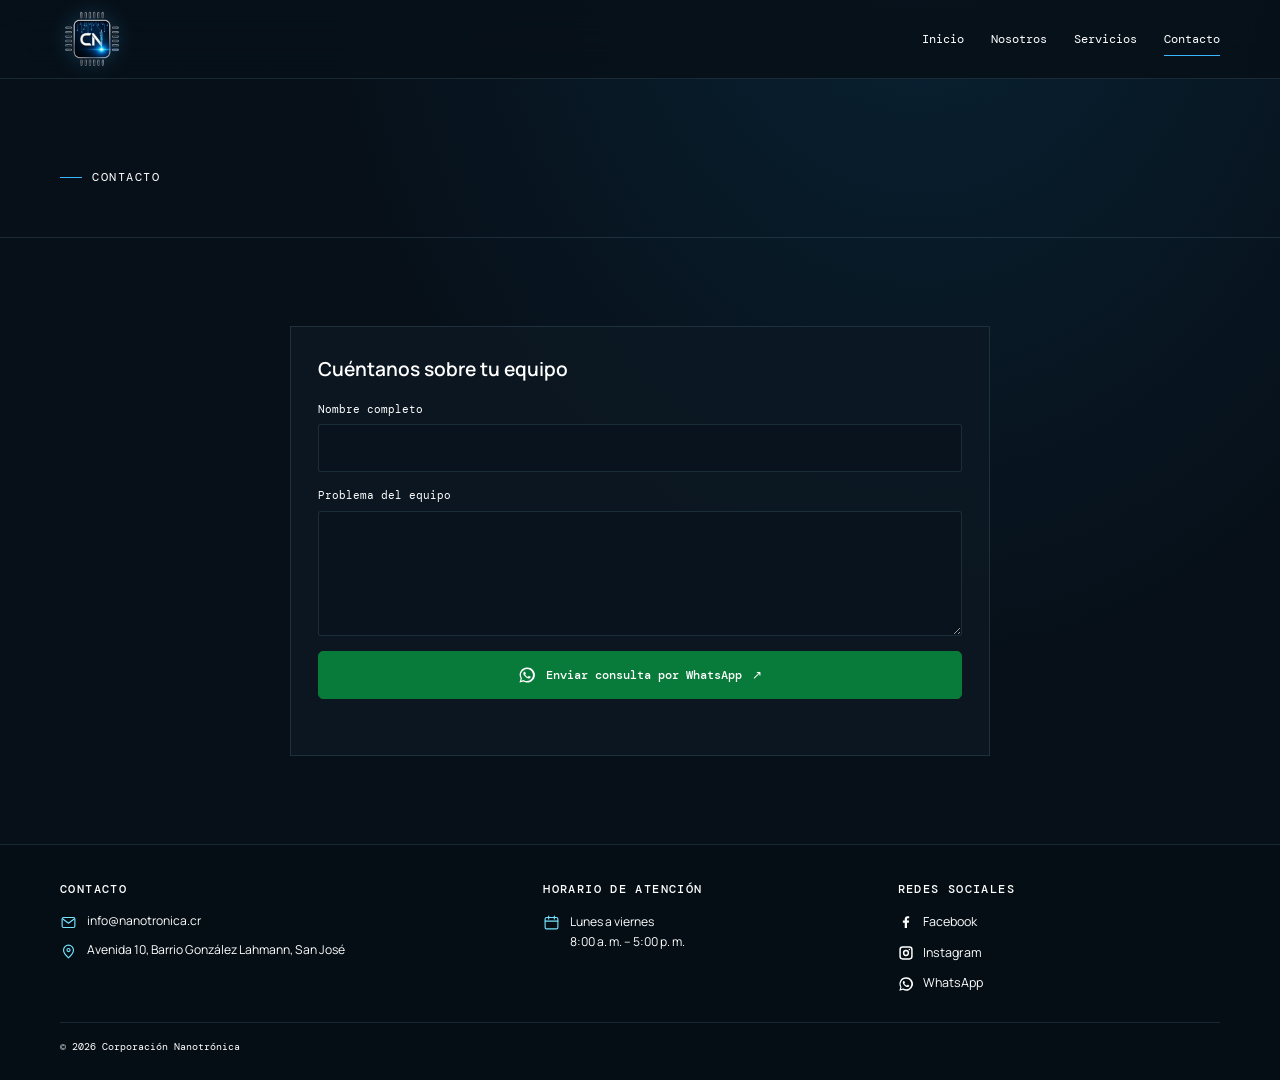
==== contacto.html @ 761751ca "Add files via upload" ====
<!doctype html>
<html lang="es">
<head>
  <meta charset="utf-8"><meta name="viewport" content="width=device-width, initial-scale=1"><meta name="theme-color" content="#071019">
  <meta name="description" content="Contacta a Corporación Nanotrónica en San José, Costa Rica. Escríbenos por WhatsApp o correo electrónico.">
  <title>Contacto | Corporación Nanotrónica</title><link rel="stylesheet" href="styles.css"><script src="script.js" defer></script>
</head>
<body class="contact-page">
  <header class="site-header"><div class="container nav-shell">
    <a class="brand" href="index.html" aria-label="Corporación Nanotrónica, inicio"><img class="brand-mark" src="assets/nanotronica-logo.png" alt="Corporación Nanotrónica — Buscamos soluciones"></a>
    <button class="menu-toggle" type="button" aria-expanded="false" aria-controls="main-nav">Menú</button><nav class="nav-links" id="main-nav" aria-label="Navegación principal"><a class="nav-link" href="index.html">Inicio</a><a class="nav-link" href="nosotros.html">Nosotros</a><a class="nav-link" href="servicios.html">Servicios</a><a class="nav-link" href="contacto.html" aria-current="page">Contacto</a></nav>
  </div></header>
  <main>
    <section class="page-intro"><div class="container"><span class="eyebrow">Contacto</span></div></section>
    <section class="section"><div class="container contact-layout">
      <form class="contact-form reveal" id="contact-form">
        <h2>Cuéntanos sobre tu equipo</h2>
        <div class="field"><label for="name">Nombre completo</label><input id="name" name="name" type="text" autocomplete="name" required></div>
        <div class="field"><label for="message">Problema del equipo</label><textarea id="message" name="message" required></textarea></div>
        <button class="button button-whatsapp" type="submit">Enviar consulta por WhatsApp <span aria-hidden="true">↗</span></button>
        <p class="form-status" role="status" aria-live="polite"></p>
      </form>
    </div></section>
  </main>
  <footer class="site-footer"><div class="container"><div class="footer-main contact-footer">
    <section class="footer-group" aria-labelledby="footer-contact"><h2 id="footer-contact">Contacto</h2><a class="contact-info-link" href="mailto:info@nanotronica.cr"><svg viewBox="0 0 24 24" fill="none" aria-hidden="true"><rect x="3" y="5" width="18" height="14" rx="2" stroke="currentColor" stroke-width="1.6"/><path d="m4 7 8 6 8-6" stroke="currentColor" stroke-width="1.6" stroke-linecap="round" stroke-linejoin="round"/></svg><span>info@nanotronica.cr</span></a><a class="contact-info-link" href="https://maps.app.goo.gl/BbS4aSE5pjkv4Bi78" target="_blank" rel="noopener noreferrer"><svg viewBox="0 0 24 24" fill="none" aria-hidden="true"><path d="M19 10c0 5-7 11-7 11S5 15 5 10a7 7 0 1 1 14 0Z" stroke="currentColor" stroke-width="1.6"/><circle cx="12" cy="10" r="2.2" stroke="currentColor" stroke-width="1.6"/></svg><span>Avenida 10, Barrio González Lahmann, San José</span></a></section>
    <section class="footer-group" aria-labelledby="footer-hours"><h2 id="footer-hours">Horario de atención</h2><p class="footer-hours-text contact-info-line"><svg viewBox="0 0 24 24" fill="none" aria-hidden="true"><rect x="3" y="5" width="18" height="16" rx="2" stroke="currentColor" stroke-width="1.6"/><path d="M16 3v4M8 3v4M3 10h18" stroke="currentColor" stroke-width="1.6" stroke-linecap="round"/></svg><span>Lunes a viernes<br>8:00 a. m. – 5:00 p. m.</span></p></section>
    <section class="footer-group footer-socials" aria-labelledby="footer-socials"><h2 id="footer-socials">Redes sociales</h2><a class="social-link social-facebook" href="https://www.facebook.com/Nanotronicaavanzada?locale=es_LA" target="_blank" rel="noopener noreferrer">Facebook</a><a class="social-link social-instagram" href="https://instagram.com/nanotronica_cr/" target="_blank" rel="noopener noreferrer">Instagram</a><a class="social-link social-whatsapp" href="https://wa.me/50670041155" target="_blank" rel="noopener noreferrer"><svg viewBox="0 0 24 24" aria-hidden="true"><path d="M12 2a9.8 9.8 0 0 0-8.45 14.76L2 22l5.43-1.42A10 10 0 1 0 12 2Zm0 18a8 8 0 0 1-4.08-1.12l-.3-.18-3.22.84.86-3.13-.2-.32A8 8 0 1 1 12 20Zm4.4-5.98c-.24-.12-1.42-.7-1.64-.78-.22-.08-.38-.12-.55.12-.16.24-.63.78-.77.94-.14.16-.29.18-.53.06-.24-.12-1.01-.37-1.92-1.18-.71-.63-1.19-1.42-1.33-1.66-.14-.24-.01-.37.11-.49.11-.1.24-.28.36-.42.12-.14.16-.24.24-.4.08-.16.04-.3-.02-.42-.06-.12-.55-1.31-.76-1.8-.2-.47-.4-.4-.55-.4h-.47c-.16 0-.42.06-.64.3-.22.24-.84.82-.84 2s.86 2.32.98 2.48c.12.16 1.69 2.58 4.1 3.62.57.25 1.02.4 1.37.51.58.19 1.1.16 1.51.1.46-.07 1.42-.58 1.62-1.14.2-.56.2-1.04.14-1.14-.06-.1-.22-.16-.46-.28Z"/></svg>WhatsApp</a></section>
  </div><div class="footer-bottom"><span>© 2026 Corporación Nanotrónica</span></div></div></footer>
</body></html>
---- styles.css ----
@import url('https://fonts.googleapis.com/css2?family=DM+Mono:wght@400;500&family=Manrope:wght@400;500;600;700;800&display=swap');

:root {
  color-scheme: dark;
  --bg: #071019;
  --surface: #0c1823;
  --surface-raised: #102130;
  --text: #fff;
  --muted: #fff;
  --line: rgba(143, 192, 221, .15);
  --blue: #39b8ff;
  --cyan: #75e4ff;
  --green: #71e3b1;
  --whatsapp: #25d366;
  --facebook: #1877f2;
  --font-body: 'Manrope', sans-serif;
  --font-mono: 'DM Mono', monospace;
}

* { box-sizing: border-box; }
html { scroll-behavior: smooth; }
@view-transition { navigation: auto; }
::view-transition-old(root) { animation: page-exit .18s ease-in both; }
::view-transition-new(root) { animation: page-enter .28s ease-out both; }
@keyframes page-exit { to { opacity: 0; transform: translateY(-5px); } }
@keyframes page-enter { from { opacity: 0; transform: translateY(8px); } }
body {
  margin: 0;
  background:
    radial-gradient(ellipse at 72% -12%, rgba(18, 111, 165, .2), transparent 38rem),
    linear-gradient(rgba(7, 16, 25, .96), rgba(7, 16, 25, .98)),
    repeating-linear-gradient(0deg, transparent 0 44px, rgba(83, 165, 207, .06) 45px),
    repeating-linear-gradient(90deg, transparent 0 44px, rgba(83, 165, 207, .06) 45px),
    var(--bg);
  color: var(--text);
  font-family: var(--font-body);
  line-height: 1.65;
}
a { color: inherit; text-decoration: none; }
button, input, textarea { font: inherit; }
button, a { -webkit-tap-highlight-color: transparent; }
img, svg { display: block; max-width: 100%; }
.container { width: min(1160px, calc(100% - 48px)); margin-inline: auto; }
.mono, .eyebrow, .nav-link, .button, .status-tag { font-family: var(--font-mono); }
.eyebrow {
  display: inline-flex;
  align-items: center;
  gap: 10px;
  color: var(--text);
  font-size: .73rem;
  letter-spacing: .13em;
  text-transform: uppercase;
}
.eyebrow::before { width: 22px; height: 1px; background: var(--blue); content: ''; }
.site-header {
  position: sticky;
  z-index: 10;
  top: 0;
  border-bottom: 1px solid var(--line);
  background: rgba(7, 16, 25, .88);
  backdrop-filter: blur(18px);
}
.nav-shell { display: flex; min-height: 78px; align-items: center; justify-content: space-between; gap: 28px; }
.brand { display: inline-flex; align-items: center; gap: 12px; min-width: max-content; }
.brand-mark { width: 64px; height: 64px; flex: 0 0 auto; object-fit: contain; filter: drop-shadow(0 0 10px rgba(57, 184, 255, .22)); }
.nav-links { display: flex; align-items: center; gap: 27px; }
.nav-link { position: relative; padding: 10px 0; color: var(--muted); font-size: .72rem; transition: color .2s ease; }
.nav-link:hover, .nav-link[aria-current="page"] { color: var(--text); }
.nav-link[aria-current="page"]::after { position: absolute; right: 0; bottom: 3px; left: 0; height: 1px; background: var(--blue); content: ''; }
.menu-toggle { display: none; border: 1px solid var(--line); border-radius: 8px; background: var(--surface); color: var(--text); padding: 9px 12px; }
.button {
  display: inline-flex;
  min-height: 48px;
  align-items: center;
  justify-content: center;
  gap: 10px;
  border: 1px solid var(--blue);
  border-radius: 5px;
  background: #0872a5;
  color: var(--text);
  padding: 0 20px;
  font-size: .76rem;
  font-weight: 500;
  transition: transform .2s ease, box-shadow .2s ease, background .2s ease;
}
.button:hover { transform: translateY(-2px); border-color: #075c83; background: #075c83; box-shadow: 0 8px 28px rgba(57, 184, 255, .23); }
.button-whatsapp { border-color: #087a39; background: #087a39; color: var(--text); }
.button-whatsapp:hover { border-color: #06632e; background: #06632e; box-shadow: 0 8px 28px rgba(37, 211, 102, .24); }
.button-whatsapp::before {
  width: 18px;
  height: 18px;
  flex: 0 0 18px;
  background: currentColor;
  content: '';
  -webkit-mask: url("data:image/svg+xml,%3Csvg xmlns='http://www.w3.org/2000/svg' viewBox='0 0 24 24'%3E%3Cpath fill='%23000' d='M12 2a9.8 9.8 0 0 0-8.45 14.76L2 22l5.43-1.42A10 10 0 1 0 12 2Zm0 18a8 8 0 0 1-4.08-1.12l-.3-.18-3.22.84.86-3.13-.2-.32A8 8 0 1 1 12 20Zm4.4-5.98c-.24-.12-1.42-.7-1.64-.78-.22-.08-.38-.12-.55.12-.16.24-.63.78-.77.94-.14.16-.29.18-.53.06-.24-.12-1.01-.37-1.92-1.18-.71-.63-1.19-1.42-1.33-1.66-.14-.24-.01-.37.11-.49.11-.1.24-.28.36-.42.12-.14.16-.24.24-.4.08-.16.04-.3-.02-.42-.06-.12-.55-1.31-.76-1.8-.2-.47-.4-.4-.55-.4h-.47c-.16 0-.42.06-.64.3-.22.24-.84.82-.84 2s.86 2.32.98 2.48c.12.16 1.69 2.58 4.1 3.62.57.25 1.02.4 1.37.51.58.19 1.1.16 1.51.1.46-.07 1.42-.58 1.62-1.14.2-.56.2-1.04.14-1.14-.06-.1-.22-.16-.46-.28Z'/%3E%3C/svg%3E") center / contain no-repeat;
  mask: url("data:image/svg+xml,%3Csvg xmlns='http://www.w3.org/2000/svg' viewBox='0 0 24 24'%3E%3Cpath fill='%23000' d='M12 2a9.8 9.8 0 0 0-8.45 14.76L2 22l5.43-1.42A10 10 0 1 0 12 2Zm0 18a8 8 0 0 1-4.08-1.12l-.3-.18-3.22.84.86-3.13-.2-.32A8 8 0 1 1 12 20Zm4.4-5.98c-.24-.12-1.42-.7-1.64-.78-.22-.08-.38-.12-.55.12-.16.24-.63.78-.77.94-.14.16-.29.18-.53.06-.24-.12-1.01-.37-1.92-1.18-.71-.63-1.19-1.42-1.33-1.66-.14-.24-.01-.37.11-.49.11-.1.24-.28.36-.42.12-.14.16-.24.24-.4.08-.16.04-.3-.02-.42-.06-.12-.55-1.31-.76-1.8-.2-.47-.4-.4-.55-.4h-.47c-.16 0-.42.06-.64.3-.22.24-.84.82-.84 2s.86 2.32.98 2.48c.12.16 1.69 2.58 4.1 3.62.57.25 1.02.4 1.37.51.58.19 1.1.16 1.51.1.46-.07 1.42-.58 1.62-1.14.2-.56.2-1.04.14-1.14-.06-.1-.22-.16-.46-.28Z'/%3E%3C/svg%3E") center / contain no-repeat;
}
.button-secondary { border-color: var(--line); background: transparent; color: var(--text); }
.button-secondary:hover { border-color: var(--blue); background: rgba(57, 184, 255, .08); }
.button svg { width: 17px; height: 17px; }
.nav-cta { min-height: 40px; padding-inline: 15px; font-size: .68rem; }

.hero { position: relative; overflow: hidden; padding: 100px 0 94px; }
.hero::before {
  position: absolute;
  top: 7%;
  right: -7%;
  width: min(58vw, 690px);
  aspect-ratio: 1;
  border: 1px solid rgba(57, 184, 255, .11);
  border-radius: 50%;
  background: radial-gradient(circle, rgba(34, 142, 205, .13), transparent 64%);
  box-shadow: inset 0 0 85px rgba(57, 184, 255, .04), 0 0 100px rgba(57, 184, 255, .05);
  content: '';
}
.hero::after { position: absolute; top: 20%; right: 8%; width: 1px; height: 54%; background: linear-gradient(transparent, rgba(57,184,255,.23), transparent); content: ''; transform: rotate(38deg); }
.hero-grid { position: relative; z-index: 1; display: grid; grid-template-columns: 1.04fr .96fr; align-items: center; gap: 56px; }
.hero h1 { max-width: 720px; margin: 21px 0 20px; font-size: clamp(2.7rem, 6vw, 5.45rem); font-weight: 600; letter-spacing: -.075em; line-height: 1.03; }
.hero h1 span { color: var(--text); }
.hero-copy { max-width: 530px; margin: 0; color: var(--muted); font-size: 1rem; }
.hero-actions { display: flex; flex-wrap: wrap; gap: 12px; margin-top: 30px; }
.hero-note { display: flex; align-items: center; gap: 10px; margin-top: 31px; color: var(--muted); font-family: var(--font-mono); font-size: .69rem; }
.pulse-dot { width: 7px; height: 7px; border-radius: 50%; background: var(--green); box-shadow: 0 0 12px var(--green); }
.hero-visual { position: relative; padding: 28px; }
.hero-visual::before { position: absolute; inset: 0; border: 1px solid rgba(93, 190, 237, .2); background: linear-gradient(140deg, rgba(17, 45, 64, .72), rgba(10, 24, 35, .45)); content: ''; clip-path: polygon(0 0, 87% 0, 100% 13%, 100% 100%, 13% 100%, 0 87%); }
.hero-visual svg { position: relative; width: 100%; filter: drop-shadow(0 12px 36px rgba(0, 0, 0, .32)); }
.visual-label { position: absolute; right: 20px; bottom: 18px; color: var(--muted); font-family: var(--font-mono); font-size: .62rem; letter-spacing: .1em; }
.metrics { display: grid; grid-template-columns: repeat(3, 1fr); border-block: 1px solid var(--line); }
.metric { padding: 22px 25px; }
.metric + .metric { border-left: 1px solid var(--line); }
.metric strong { display: block; color: var(--text); font-size: 1.06rem; font-weight: 600; }
.metric span { color: var(--muted); font-family: var(--font-mono); font-size: .64rem; }

.section { padding: 88px 0; }
.media-section { overflow: hidden; }
.media-slot { position: relative; display: grid; width: 100%; height: clamp(300px, 42vw, 610px); place-items: center; overflow: hidden; margin: 0; background: #071019; }
.media-slot::after { position: absolute; inset: 0; background: linear-gradient(90deg, rgba(7, 16, 25, .68), rgba(7, 16, 25, .2) 70%), linear-gradient(0deg, rgba(7, 16, 25, .38), transparent 50%); content: ''; pointer-events: none; }
.media-slot > img, .media-slot > video { position: absolute; inset: 0; width: 100%; height: 100%; object-fit: cover; }
.media-slot-caption { position: relative; z-index: 1; width: min(1160px, calc(100% - 48px)); margin-inline: auto; }
.media-slot-caption h2 { max-width: 760px; margin: 0; color: #fff; font-size: clamp(2.3rem, 6vw, 5rem); font-weight: 700; letter-spacing: -.055em; line-height: 1.05; text-shadow: 0 3px 24px rgba(0, 0, 0, .55); }
.section-heading { display: flex; align-items: end; justify-content: space-between; gap: 25px; margin-bottom: 34px; }
.section-heading h2, .page-intro h1 { margin: 12px 0 0; font-size: clamp(2rem, 4vw, 3.25rem); font-weight: 600; letter-spacing: -.055em; line-height: 1.12; }
.section-heading p { max-width: 430px; margin: 0; color: var(--muted); font-size: .9rem; }
.service-grid { display: grid; grid-template-columns: repeat(3, 1fr); gap: 16px; }
.service-card { min-height: 220px; border: 1px solid var(--line); background: linear-gradient(145deg, rgba(17, 35, 49, .8), rgba(10, 22, 32, .72)); padding: 25px; transition: transform .2s ease, border-color .2s ease, background .2s ease; }
.service-card:hover { transform: translateY(-4px); border-color: rgba(57, 184, 255, .55); background: var(--surface-raised); }
.service-icon { display: grid; width: 44px; height: 44px; place-items: center; border: 1px solid rgba(57, 184, 255, .25); color: var(--cyan); }
.service-icon svg { width: 22px; height: 22px; }
.service-card h3 { margin: 19px 0 8px; font-size: 1rem; font-weight: 600; }
.service-card p { margin: 0; color: var(--muted); font-size: .82rem; }
.service-arrow { display: inline-block; margin-top: 16px; color: var(--text); font-family: var(--font-mono); font-size: .7rem; transition: transform .2s ease; }
.service-card:hover .service-arrow { transform: translateX(4px); }
.callout { display: flex; align-items: center; justify-content: space-between; gap: 24px; border: 1px solid rgba(57, 184, 255, .24); background: linear-gradient(110deg, rgba(17, 54, 75, .55), rgba(12, 24, 35, .8)); padding: 30px 34px; }
.callout h2 { margin: 0 0 5px; font-size: 1.35rem; letter-spacing: -.04em; }
.callout p { margin: 0; color: var(--muted); font-size: .85rem; }
.page-intro { padding: 80px 0 50px; border-bottom: 1px solid var(--line); }
.page-intro h1 { max-width: 780px; }
.page-intro p { max-width: 690px; margin: 17px 0 0; color: var(--muted); }
.content-grid { display: grid; grid-template-columns: 1fr 1fr; gap: 20px; }
.about-grid { display: grid; grid-template-columns: repeat(2, minmax(0, 1fr)); gap: 20px; }
.info-panel { border: 1px solid var(--line); background: rgba(12, 24, 35, .78); padding: 28px; }
.info-panel h2, .info-panel h3 { margin: 0 0 10px; font-size: 1.2rem; font-weight: 600; }
.info-panel p { margin: 0; color: var(--muted); font-size: .87rem; }
.info-panel + .info-panel { margin-top: 0; }
.about-card { min-width: 0; border-top: 2px solid var(--blue); }
.about-stack { display: grid; gap: 16px; }
.about-statement { border-left: 2px solid var(--blue); padding-left: 16px; }
.about-statement + .about-statement { margin-top: 22px; }
.about-statement h3 { margin-bottom: 5px; }
.value-list { display: grid; grid-template-columns: repeat(3, 1fr); gap: 12px; margin-top: 22px; }
.value-item { border-top: 1px solid var(--line); padding-top: 12px; color: var(--muted); font-size: .8rem; }
.value-item strong { display: block; margin-bottom: 5px; color: var(--text); font-size: .85rem; }
.process-section { padding-top: 0; }
.process-heading { align-items: end; margin-bottom: 36px; }
.process-heading > div { max-width: 660px; }
.process-heading h2 { max-width: 650px; }
.process-heading p { max-width: 470px; line-height: 1.8; }
.process-grid { display: grid; grid-template-columns: repeat(3, minmax(0, 1fr)); gap: 16px; }
.process-card { min-width: 0; min-height: 240px; border: 1px solid var(--line); border-top: 2px solid rgba(57, 184, 255, .65); background: linear-gradient(145deg, rgba(17, 35, 49, .8), rgba(10, 22, 32, .72)); padding: 25px; }
.process-number { display: block; margin-bottom: 26px; color: var(--cyan); font-family: var(--font-mono); font-size: 2.25rem; font-weight: 500; letter-spacing: -.08em; line-height: 1; }
.process-card h3 { margin: 0 0 10px; font-size: 1.02rem; font-weight: 600; letter-spacing: -.02em; }
.process-card p { margin: 0; color: var(--muted); font-size: .83rem; line-height: 1.75; }
.process-card:nth-child(2) { transition-delay: .1s; }
.process-card:nth-child(3) { transition-delay: .2s; }
.brand-compatibility { border: 1px solid var(--line); background: rgba(12, 24, 35, .76); padding: 28px; }
.brand-compatibility h2 { margin: 12px 0 7px; font-size: clamp(1.35rem, 3vw, 1.85rem); font-weight: 600; letter-spacing: -.04em; }
.brand-compatibility > p { max-width: 760px; margin: 0; color: var(--muted); font-size: .83rem; }
.brand-carousel { margin-top: 20px; }
.brand-carousel-viewport { overflow: hidden; mask-image: linear-gradient(90deg, transparent, #000 5%, #000 95%, transparent); }
.brand-track { display: flex; width: max-content; animation: brand-marquee 32s linear infinite; }
.brand-group { display: flex; flex: 0 0 auto; gap: 14px; padding-right: 14px; }
.brand-logo { display: grid; width: clamp(140px, 16vw, 180px); height: 88px; flex: 0 0 auto; place-items: center; overflow: hidden; border: 1px solid rgba(143, 192, 221, .24); border-radius: 6px; background: #fff; padding: 11px; transition: transform .22s ease, box-shadow .22s ease; }
.brand-logo:hover { transform: translateY(-3px); box-shadow: 0 8px 24px rgba(57, 184, 255, .17); }
.brand-logo img { display: block; width: 100%; height: 100%; min-width: 0; min-height: 0; object-fit: contain; }
@keyframes brand-marquee { to { transform: translateX(-50%); } }
.brand-icon { display: grid; width: 34px; height: 34px; flex: 0 0 34px; place-items: center; border: 1px solid rgba(117, 228, 255, .28); border-radius: 8px; background: linear-gradient(145deg, rgba(57, 184, 255, .19), rgba(12, 24, 35, .9)); color: var(--text); font-family: var(--font-mono); font-size: .67rem; font-weight: 500; letter-spacing: -.06em; }
.brand-list li:nth-child(3n) .brand-icon { border-radius: 50%; }
.brand-list li:nth-child(4n) .brand-icon { border-radius: 4px; color: var(--text); }
.brand-legal { margin-top: 15px !important; font-size: .68rem !important; }

.gallery-grid { display: grid; grid-template-columns: repeat(3, 1fr); gap: 17px; }
.gallery-card { overflow: hidden; border: 1px solid var(--line); background: var(--surface); transition: transform .24s ease, border-color .24s ease; }
.gallery-card:hover { transform: translateY(-5px); border-color: rgba(57, 184, 255, .55); }
.gallery-art { position: relative; overflow: hidden; background: #0d202d; aspect-ratio: 1.28; }
.gallery-art svg { width: 100%; height: 100%; transition: transform .35s ease; }
.gallery-card:hover .gallery-art svg { transform: scale(1.045); }
.status-tag { position: absolute; top: 12px; left: 12px; border: 1px solid rgba(117, 228, 255, .28); background: rgba(7, 16, 25, .8); color: var(--text); padding: 5px 8px; font-size: .58rem; letter-spacing: .08em; text-transform: uppercase; }
.gallery-copy { padding: 17px 18px 19px; }
.gallery-copy h3 { margin: 0 0 6px; font-size: .93rem; font-weight: 600; }
.gallery-copy p { margin: 0; color: var(--muted); font-size: .76rem; }
.gallery-note { margin: -15px 0 27px; color: var(--muted); font-size: .75rem; }
.service-list { display: grid; grid-template-columns: repeat(2, 1fr); border: 1px solid var(--line); }
.service-row { display: flex; gap: 16px; padding: 20px 22px; }
.service-row:nth-child(odd) { border-right: 1px solid var(--line); }
.service-row:nth-child(n+3) { border-top: 1px solid var(--line); }
.service-index { color: var(--text); font-family: var(--font-mono); font-size: .72rem; }
.service-row h3 { margin: 0 0 5px; font-size: .91rem; font-weight: 600; }
.service-row p { margin: 0; color: var(--muted); font-size: .77rem; }
.service-category-grid { display: grid; grid-template-columns: repeat(3, minmax(0, 1fr)); align-items: stretch; gap: 16px; }
.service-category { display: flex; flex-direction: column; border: 1px solid var(--line); background: linear-gradient(145deg, rgba(17, 35, 49, .8), rgba(10, 22, 32, .72)); padding: 25px; transition: transform .2s ease, border-color .2s ease, background .2s ease; }
.service-category:hover { transform: translateY(-4px); border-color: rgba(57, 184, 255, .55); background: var(--surface-raised); }
.service-category-icon { display: grid; width: 44px; height: 44px; place-items: center; border: 1px solid rgba(57, 184, 255, .25); color: var(--cyan); }
.service-category-icon svg { width: 23px; height: 23px; }
.service-category-number { margin-top: 22px; color: var(--text); font-family: var(--font-mono); font-size: .63rem; letter-spacing: .08em; }
.service-category h2 { margin: 10px 0 10px; font-size: 1.18rem; font-weight: 600; letter-spacing: -.035em; line-height: 1.3; }
.service-category > p { margin: 0; color: var(--muted); font-size: .81rem; }
.service-category h3 { margin: 21px 0 8px; font-size: .78rem; font-weight: 600; }
.service-category ul { margin: 0; padding-left: 18px; color: var(--muted); font-size: .76rem; }
.service-category li + li { margin-top: 6px; }
.service-category li::marker { color: var(--text); }
.service-visual { margin: auto 0 0; padding-top: 18px; }
.service-visual img { width: 100%; aspect-ratio: 16 / 9; border: 1px solid var(--line); border-radius: 4px; object-fit: cover; }
.service-visual figcaption { margin-top: 6px; color: var(--muted); font-size: .68rem; }
.service-disclaimer { margin-top: 13px !important; border-top: 1px solid var(--line); padding-top: 12px; font-size: .7rem !important; }
.service-process-note { margin: 22px 0 0; border-left: 2px solid var(--blue); background: rgba(12, 24, 35, .6); padding: 15px 18px; color: var(--muted); font-size: .81rem; }
.service-process-note strong { color: var(--text); font-weight: 600; }
.service-terms { margin-top: 64px; border: 1px solid var(--line); background: linear-gradient(145deg, rgba(17, 35, 49, .62), rgba(10, 22, 32, .52)); padding: clamp(22px, 4vw, 38px); }
.service-terms h2 { margin: 12px 0 22px; font-size: clamp(1.55rem, 3vw, 2.15rem); font-weight: 600; letter-spacing: -.045em; line-height: 1.2; }
.service-terms-copy { display: grid; gap: 14px; }
.service-terms-copy p { max-width: 900px; margin: 0; color: var(--muted); font-size: .84rem; line-height: 1.8; }

.contact-layout { display: grid; justify-items: center; }
.contact-form { width: min(100%, 700px); }
.contact-item { border: 1px solid var(--line); background: rgba(12, 24, 35, .76); padding: 19px 20px; }
.contact-item span { display: block; margin-bottom: 6px; color: var(--text); font-family: var(--font-mono); font-size: .65rem; letter-spacing: .1em; text-transform: uppercase; }
.contact-item p, .contact-item a { margin: 0; color: var(--text); font-size: .84rem; }
.contact-item a:hover { color: var(--text); }
.contact-form { display: grid; gap: 15px; border: 1px solid var(--line); background: rgba(12, 24, 35, .76); padding: 27px; }
.contact-form h2 { margin: 0; font-size: 1.2rem; font-weight: 600; }
.contact-form > p { margin: -8px 0 2px; color: var(--muted); font-size: .79rem; }
.form-row { display: grid; grid-template-columns: 1fr 1fr; gap: 12px; }
.field { display: grid; gap: 6px; }
.field label { color: var(--muted); font-family: var(--font-mono); font-size: .67rem; }
.field input, .field textarea { width: 100%; border: 1px solid var(--line); border-radius: 3px; outline: none; background: #08131d; color: var(--text); padding: 12px 13px; font-size: .83rem; transition: border-color .2s ease, box-shadow .2s ease; }
.field input:focus, .field textarea:focus { border-color: var(--blue); box-shadow: 0 0 0 3px rgba(57, 184, 255, .1); }
.field textarea { min-height: 125px; resize: vertical; }
.form-status { min-height: 20px; margin: 0; color: var(--text); font-size: .78rem; }

.site-footer { border-top: 1px solid var(--line); background: rgba(5, 13, 20, .7); padding: 35px 0 25px; }
.footer-main { display: grid; grid-template-columns: 1.4fr 1fr 1fr; gap: 42px; padding-bottom: 28px; }
.contact-page .footer-main.contact-footer { grid-template-columns: 1.4fr 1fr 1fr; align-items: start; gap: 32px; }
.contact-page .contact-info-link, .contact-page .contact-info-line { display: flex; align-items: flex-start; gap: 10px; }
.contact-page .contact-info-link svg, .contact-page .contact-info-line svg { width: 17px; height: 17px; flex: 0 0 17px; margin-top: 2px; color: var(--cyan); }
.contact-page .contact-info-line { color: var(--muted); font-size: .76rem; line-height: 1.65; }
.contact-page .contact-info-link:focus-visible { outline: 2px solid var(--cyan); outline-offset: 4px; }
.footer-group { display: flex; flex-direction: column; align-items: flex-start; gap: 10px; }
.footer-group h2 { margin: 0 0 3px; color: var(--text); font-family: var(--font-mono); font-size: .72rem; font-weight: 500; letter-spacing: .12em; text-transform: uppercase; }
.footer-group > a:not(.social-link) { color: var(--muted); font-size: .76rem; line-height: 1.55; }
.footer-hours-text { margin: 0; color: var(--text); font-size: .76rem; line-height: 1.65; }
.footer-group > a:hover { color: var(--text); }
.footer-socials { align-items: flex-start; }
.social-link { display: inline-flex; align-items: center; gap: 9px; border: 0; background: none; color: var(--text); padding: 0; font-size: .78rem; transition: transform .2s ease, color .2s ease; }
.social-link::before { width: 16px; height: 16px; flex: 0 0 16px; background: currentColor; content: ''; }
.social-whatsapp::before { display: none; }
.social-facebook::before {
  -webkit-mask: url("data:image/svg+xml,%3Csvg xmlns='http://www.w3.org/2000/svg' viewBox='0 0 24 24'%3E%3Cpath fill='%23000' d='M13.5 21v-8h2.7l.4-3.1h-3.1v-2c0-.9.3-1.5 1.6-1.5h1.7V3.6c-.3 0-1.3-.1-2.5-.1-2.5 0-4.2 1.5-4.2 4.3v2.1H7.3V13h2.8v8h3.4Z'/%3E%3C/svg%3E") center / contain no-repeat;
  mask: url("data:image/svg+xml,%3Csvg xmlns='http://www.w3.org/2000/svg' viewBox='0 0 24 24'%3E%3Cpath fill='%23000' d='M13.5 21v-8h2.7l.4-3.1h-3.1v-2c0-.9.3-1.5 1.6-1.5h1.7V3.6c-.3 0-1.3-.1-2.5-.1-2.5 0-4.2 1.5-4.2 4.3v2.1H7.3V13h2.8v8h3.4Z'/%3E%3C/svg%3E") center / contain no-repeat;
}
.social-instagram::before {
  -webkit-mask: url("data:image/svg+xml,%3Csvg xmlns='http://www.w3.org/2000/svg' viewBox='0 0 24 24'%3E%3Cpath fill='%23000' d='M7 2h10a5 5 0 0 1 5 5v10a5 5 0 0 1-5 5H7a5 5 0 0 1-5-5V7a5 5 0 0 1 5-5Zm0 2.2A2.8 2.8 0 0 0 4.2 7v10A2.8 2.8 0 0 0 7 19.8h10a2.8 2.8 0 0 0 2.8-2.8V7A2.8 2.8 0 0 0 17 4.2H7Zm5 3.1a4.7 4.7 0 1 1 0 9.4 4.7 4.7 0 0 1 0-9.4Zm0 2.2a2.5 2.5 0 1 0 0 5 2.5 2.5 0 0 0 0-5Zm5.1-3.7a1.1 1.1 0 1 1 0 2.2 1.1 1.1 0 0 1 0-2.2Z'/%3E%3C/svg%3E") center / contain no-repeat;
  mask: url("data:image/svg+xml,%3Csvg xmlns='http://www.w3.org/2000/svg' viewBox='0 0 24 24'%3E%3Cpath fill='%23000' d='M7 2h10a5 5 0 0 1 5 5v10a5 5 0 0 1-5 5H7a5 5 0 0 1-5-5V7a5 5 0 0 1 5-5Zm0 2.2A2.8 2.8 0 0 0 4.2 7v10A2.8 2.8 0 0 0 7 19.8h10a2.8 2.8 0 0 0 2.8-2.8V7A2.8 2.8 0 0 0 17 4.2H7Zm5 3.1a4.7 4.7 0 1 1 0 9.4 4.7 4.7 0 0 1 0-9.4Zm0 2.2a2.5 2.5 0 1 0 0 5 2.5 2.5 0 0 0 0-5Zm5.1-3.7a1.1 1.1 0 1 1 0 2.2 1.1 1.1 0 0 1 0-2.2Z'/%3E%3C/svg%3E") center / contain no-repeat;
}
.social-link svg { width: 16px; height: 16px; flex: 0 0 16px; fill: currentColor; }
.social-link:hover { transform: translateX(3px); }
.social-facebook:hover { color: #1877f2; background: linear-gradient(90deg, #1877f2, #fff); background-clip: text; -webkit-background-clip: text; -webkit-text-fill-color: transparent; }
.social-facebook:hover::before { background: linear-gradient(180deg, #1877f2, #fff); }
.social-instagram:hover { color: #dd2a7b; background: linear-gradient(115deg, #8134af, #dd2a7b, #f58529); background-clip: text; -webkit-background-clip: text; -webkit-text-fill-color: transparent; }
.social-instagram:hover::before { background: linear-gradient(115deg, #8134af, #dd2a7b, #f58529); }
.social-whatsapp:hover { color: #25d366; background: linear-gradient(90deg, #25d366, #fff); background-clip: text; -webkit-background-clip: text; -webkit-text-fill-color: transparent; }
.social-whatsapp:hover svg { fill: #25d366; -webkit-text-fill-color: #25d366; }
.footer-bottom { display: flex; justify-content: space-between; gap: 15px; border-top: 1px solid var(--line); padding-top: 16px; color: var(--muted); font-family: var(--font-mono); font-size: .61rem; }
.reveal { opacity: 0; transform: translateY(18px); transition: opacity .65s ease, transform .65s ease; }
.reveal.is-visible { opacity: 1; transform: translateY(0); }

@media (max-width: 900px) {
  .nav-links { gap: 16px; }
  .nav-cta { display: none; }
  .hero-grid { gap: 24px; }
  .gallery-grid { grid-template-columns: repeat(2, 1fr); }
  .service-category-grid { grid-template-columns: repeat(2, minmax(0, 1fr)); }
  .footer-main { grid-template-columns: repeat(2, minmax(0, 1fr)); }
  .contact-page .footer-main.contact-footer { grid-template-columns: 1.4fr 1fr 1fr; gap: 18px; }
  .process-grid { grid-template-columns: repeat(2, minmax(0, 1fr)); }
  .process-card:last-child { grid-column: 1 / -1; }
}
@media (max-width: 680px) {
  .container { width: min(100% - 34px, 540px); }
  .nav-shell { min-height: 68px; gap: 10px; }
  .brand { gap: 8px; }
  .brand-mark { width: 56px; height: 56px; }
  .menu-toggle { display: inline-flex; align-items: center; }
  .nav-links { position: absolute; top: calc(100% + 1px); right: 0; left: 0; display: none; align-items: stretch; gap: 0; border-bottom: 1px solid var(--line); background: #08131d; padding: 8px 17px 14px; }
  .nav-links.is-open { display: grid; }
  .nav-link { padding: 12px 0; }
  .nav-link[aria-current="page"]::after { right: auto; width: 26px; bottom: 6px; }
  .hero { padding: 68px 0 55px; }
  .hero-grid { grid-template-columns: 1fr; }
  .hero-visual { max-width: 460px; margin: 4px auto 0; padding: 17px; }
  .hero-visual svg { max-height: 315px; }
  .metrics { grid-template-columns: 1fr; }
  .metric { padding: 15px 18px; }
  .metric + .metric { border-top: 1px solid var(--line); border-left: 0; }
  .section { padding: 62px 0; }
  .media-slot { height: clamp(280px, 76vw, 440px); }
  .media-slot-caption { width: min(100% - 34px, 540px); }
  .section-heading { display: block; }
  .section-heading p { margin-top: 13px; }
  .service-grid, .content-grid, .about-grid { grid-template-columns: 1fr; }
  .service-card { min-height: auto; }
  .service-category-grid { grid-template-columns: 1fr; }
  .callout { align-items: start; flex-direction: column; padding: 24px; }
  .page-intro { padding: 62px 0 38px; }
  .process-grid { grid-template-columns: 1fr; }
  .process-card:last-child { grid-column: auto; }
  .process-card { min-height: 0; }
  .process-number { margin-bottom: 20px; }
  .brand-compatibility { padding: 22px; }
  .brand-group { gap: 10px; padding-right: 10px; }
  .brand-logo { width: 138px; height: 78px; padding: 9px; }
  .gallery-grid { grid-template-columns: 1fr; }
  .gallery-art { aspect-ratio: 1.55; }
  .service-list { grid-template-columns: 1fr; }
  .service-row:nth-child(odd) { border-right: 0; }
  .service-row + .service-row { border-top: 1px solid var(--line); }
  .form-row { grid-template-columns: 1fr; }
  .footer-main { grid-template-columns: 1fr; gap: 26px; }
  .contact-page .footer-main.contact-footer { grid-template-columns: 1fr; gap: 26px; }
  .footer-bottom { flex-direction: column; }
}
@media (prefers-reduced-motion: reduce) {
  *, *::before, *::after { scroll-behavior: auto !important; transition-duration: .01ms !important; animation-duration: .01ms !important; animation-iteration-count: 1 !important; }
  ::view-transition-old(root), ::view-transition-new(root) { animation: none; }
  .reveal { opacity: 1; transform: none; }
  .process-card { transition-delay: 0ms; }
  .brand-carousel-viewport { overflow-x: auto; mask-image: none; }
  .brand-track { animation: none; }
  .brand-group[aria-hidden="true"] { display: none; }
}
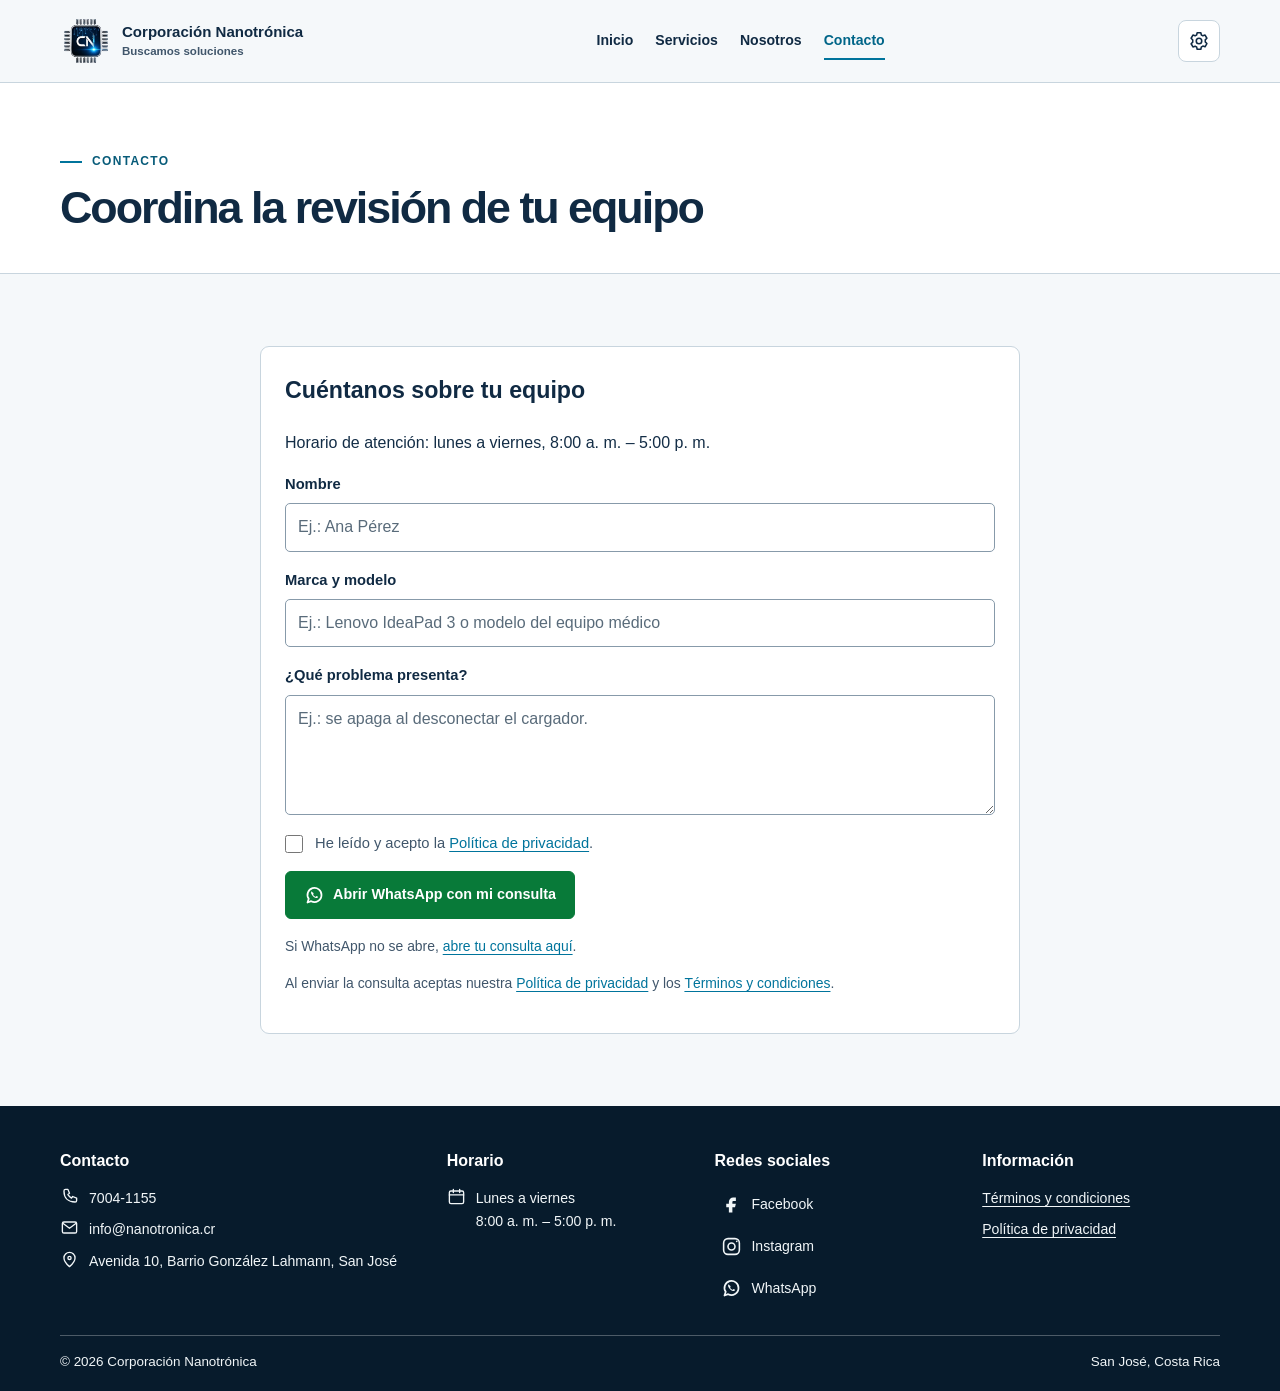
==== commit 137c4882: "Add files via upload" ====
--- a/contacto.html
+++ b/contacto.html
@@ -1,30 +1,32 @@
 <!doctype html>
-<html lang="es">
+<html lang="es-CR">
 <head>
-  <meta charset="utf-8"><meta name="viewport" content="width=device-width, initial-scale=1"><meta name="theme-color" content="#071019">
-  <meta name="description" content="Contacta a Corporación Nanotrónica en San José, Costa Rica. Escríbenos por WhatsApp o correo electrónico.">
-  <title>Contacto | Corporación Nanotrónica</title><link rel="stylesheet" href="styles.css"><script src="script.js" defer></script>
+  <meta charset="utf-8"><meta name="viewport" content="width=device-width, initial-scale=1"><meta name="theme-color" content="#F5F8FA">
+  <meta name="description" content="Reparación de laptops y computadoras en San José. Coordina la revisión de tu equipo por WhatsApp, teléfono o correo con Corporación Nanotrónica.">
+  <meta property="og:type" content="website"><meta property="og:locale" content="es_CR"><meta property="og:title" content="Contacto | Reparación de laptops y computadoras en San José"><meta property="og:description" content="Coordina la revisión de tu equipo con Corporación Nanotrónica."><meta property="og:url" content="contacto.html">
+  <link rel="canonical" href="contacto.html"><link rel="icon" href="assets/favicon-cn.svg" type="image/svg+xml">
+  <title>Contacto | Reparación de laptops y computadoras en San José | Corporación Nanotrónica</title><link rel="stylesheet" href="styles.css">
+  <script type="application/ld+json">{"@context":"https://schema.org","@type":"ComputerRepair","name":"Corporación Nanotrónica","telephone":"+50670041155","email":"info@nanotronica.cr","address":{"@type":"PostalAddress","streetAddress":"Avenida 10, Barrio González Lahmann","addressLocality":"San José","addressCountry":"CR"},"openingHoursSpecification":[{"@type":"OpeningHoursSpecification","dayOfWeek":["Monday","Tuesday","Wednesday","Thursday","Friday"],"opens":"08:00","closes":"17:00"}],"sameAs":["https://www.facebook.com/Nanotronicaavanzada","https://instagram.com/nanotronica_cr/","https://wa.me/50670041155"]}</script><script src="script.js" defer></script>
 </head>
-<body class="contact-page">
-  <header class="site-header"><div class="container nav-shell">
-    <a class="brand" href="index.html" aria-label="Corporación Nanotrónica, inicio"><img class="brand-mark" src="assets/nanotronica-logo.png" alt="Corporación Nanotrónica — Buscamos soluciones"></a>
-    <button class="menu-toggle" type="button" aria-expanded="false" aria-controls="main-nav">Menú</button><nav class="nav-links" id="main-nav" aria-label="Navegación principal"><a class="nav-link" href="index.html">Inicio</a><a class="nav-link" href="nosotros.html">Nosotros</a><a class="nav-link" href="servicios.html">Servicios</a><a class="nav-link" href="contacto.html" aria-current="page">Contacto</a></nav>
-  </div></header>
+<body>
+  <header class="site-header"><div class="container nav-shell"><a class="brand" href="index.html" aria-label="Corporación Nanotrónica, inicio"><picture class="brand-picture"><source srcset="assets/nanotronica-logo.webp" type="image/webp"><img class="brand-mark" src="assets/nanotronica-logo.png" alt="" width="768" height="768"></picture><span class="brand-name">Corporación Nanotrónica<span>Buscamos soluciones</span></span></a><button class="menu-toggle" type="button" aria-expanded="false" aria-controls="main-nav">Menú</button><nav class="nav-links" id="main-nav" aria-label="Navegación principal"><a class="nav-link" href="index.html">Inicio</a><a class="nav-link" href="servicios.html">Servicios</a><a class="nav-link" href="nosotros.html">Nosotros</a><a class="nav-link" href="contacto.html" aria-current="page">Contacto</a></nav></div></header>
   <main>
-    <section class="page-intro"><div class="container"><span class="eyebrow">Contacto</span></div></section>
-    <section class="section"><div class="container contact-layout">
-      <form class="contact-form reveal" id="contact-form">
+    <section class="page-intro"><div class="container"><span class="eyebrow">Contacto</span><h1>Coordina la revisión de tu equipo</h1></div></section>
+    <section class="section"><div class="container contact-layout contact-layout-single">
+      <form class="contact-form" id="contact-form">
         <h2>Cuéntanos sobre tu equipo</h2>
-        <div class="field"><label for="name">Nombre completo</label><input id="name" name="name" type="text" autocomplete="name" required></div>
-        <div class="field"><label for="message">Problema del equipo</label><textarea id="message" name="message" required></textarea></div>
-        <button class="button button-whatsapp" type="submit">Enviar consulta por WhatsApp <span aria-hidden="true">↗</span></button>
+        <p class="contact-hours">Horario de atención: lunes a viernes, 8:00 a. m. – 5:00 p. m.</p>
+        <div class="field"><label for="name">Nombre</label><input id="name" name="name" type="text" autocomplete="name" placeholder="Ej.: Ana Pérez" required></div>
+        <div class="field"><label for="model">Marca y modelo</label><input id="model" name="model" type="text" placeholder="Ej.: Lenovo IdeaPad 3 o modelo del equipo médico"></div>
+        <div class="field"><label for="message">¿Qué problema presenta?</label><textarea id="message" name="message" placeholder="Ej.: se apaga al desconectar el cargador." required></textarea></div>
+        <div class="field consent-field"><input id="privacy-consent" name="privacy" type="checkbox" required><label for="privacy-consent">He leído y acepto la <a href="privacidad.html">Política de privacidad</a>.</label></div>
+        <button class="button button-whatsapp" type="submit">Abrir WhatsApp con mi consulta</button>
         <p class="form-status" role="status" aria-live="polite"></p>
+        <p class="fallback-link">Si WhatsApp no se abre, <a id="whatsapp-fallback" href="https://wa.me/50670041155" target="_blank" rel="noopener noreferrer">abre tu consulta aquí</a>.</p>
+        <p class="form-legal">Al enviar la consulta aceptas nuestra <a href="privacidad.html">Política de privacidad</a> y los <a href="terminos.html">Términos y condiciones</a>.</p>
       </form>
     </div></section>
   </main>
-  <footer class="site-footer"><div class="container"><div class="footer-main contact-footer">
-    <section class="footer-group" aria-labelledby="footer-contact"><h2 id="footer-contact">Contacto</h2><a class="contact-info-link" href="mailto:info@nanotronica.cr"><svg viewBox="0 0 24 24" fill="none" aria-hidden="true"><rect x="3" y="5" width="18" height="14" rx="2" stroke="currentColor" stroke-width="1.6"/><path d="m4 7 8 6 8-6" stroke="currentColor" stroke-width="1.6" stroke-linecap="round" stroke-linejoin="round"/></svg><span>info@nanotronica.cr</span></a><a class="contact-info-link" href="https://maps.app.goo.gl/BbS4aSE5pjkv4Bi78" target="_blank" rel="noopener noreferrer"><svg viewBox="0 0 24 24" fill="none" aria-hidden="true"><path d="M19 10c0 5-7 11-7 11S5 15 5 10a7 7 0 1 1 14 0Z" stroke="currentColor" stroke-width="1.6"/><circle cx="12" cy="10" r="2.2" stroke="currentColor" stroke-width="1.6"/></svg><span>Avenida 10, Barrio González Lahmann, San José</span></a></section>
-    <section class="footer-group" aria-labelledby="footer-hours"><h2 id="footer-hours">Horario de atención</h2><p class="footer-hours-text contact-info-line"><svg viewBox="0 0 24 24" fill="none" aria-hidden="true"><rect x="3" y="5" width="18" height="16" rx="2" stroke="currentColor" stroke-width="1.6"/><path d="M16 3v4M8 3v4M3 10h18" stroke="currentColor" stroke-width="1.6" stroke-linecap="round"/></svg><span>Lunes a viernes<br>8:00 a. m. – 5:00 p. m.</span></p></section>
-    <section class="footer-group footer-socials" aria-labelledby="footer-socials"><h2 id="footer-socials">Redes sociales</h2><a class="social-link social-facebook" href="https://www.facebook.com/Nanotronicaavanzada?locale=es_LA" target="_blank" rel="noopener noreferrer">Facebook</a><a class="social-link social-instagram" href="https://instagram.com/nanotronica_cr/" target="_blank" rel="noopener noreferrer">Instagram</a><a class="social-link social-whatsapp" href="https://wa.me/50670041155" target="_blank" rel="noopener noreferrer"><svg viewBox="0 0 24 24" aria-hidden="true"><path d="M12 2a9.8 9.8 0 0 0-8.45 14.76L2 22l5.43-1.42A10 10 0 1 0 12 2Zm0 18a8 8 0 0 1-4.08-1.12l-.3-.18-3.22.84.86-3.13-.2-.32A8 8 0 1 1 12 20Zm4.4-5.98c-.24-.12-1.42-.7-1.64-.78-.22-.08-.38-.12-.55.12-.16.24-.63.78-.77.94-.14.16-.29.18-.53.06-.24-.12-1.01-.37-1.92-1.18-.71-.63-1.19-1.42-1.33-1.66-.14-.24-.01-.37.11-.49.11-.1.24-.28.36-.42.12-.14.16-.24.24-.4.08-.16.04-.3-.02-.42-.06-.12-.55-1.31-.76-1.8-.2-.47-.4-.4-.55-.4h-.47c-.16 0-.42.06-.64.3-.22.24-.84.82-.84 2s.86 2.32.98 2.48c.12.16 1.69 2.58 4.1 3.62.57.25 1.02.4 1.37.51.58.19 1.1.16 1.51.1.46-.07 1.42-.58 1.62-1.14.2-.56.2-1.04.14-1.14-.06-.1-.22-.16-.46-.28Z"/></svg>WhatsApp</a></section>
-  </div><div class="footer-bottom"><span>© 2026 Corporación Nanotrónica</span></div></div></footer>
+  <footer class="site-footer"><div class="container"><div class="footer-main"><section class="footer-group"><h2>Contacto</h2><a class="footer-contact-link" href="tel:+50670041155"><svg class="footer-icon" viewBox="0 0 24 24" aria-hidden="true"><path d="M7 3h3l2 5-2 1.5a15 15 0 0 0 4.5 4.5L16 12l5 2v3c0 1.1-.9 2-2 2C10.2 19 5 13.8 5 5c0-1.1.9-2 2-2Z"/></svg>7004-1155</a><a class="footer-contact-link" href="mailto:info@nanotronica.cr"><svg class="footer-icon" viewBox="0 0 24 24" aria-hidden="true"><rect x="3" y="5" width="18" height="14" rx="2"/><path d="m4 7 8 6 8-6"/></svg>info@nanotronica.cr</a><a class="footer-contact-link" href="https://maps.app.goo.gl/BbS4aSE5pjkv4Bi78" target="_blank" rel="noopener noreferrer"><svg class="footer-icon" viewBox="0 0 24 24" aria-hidden="true"><path d="M19 10c0 5-7 11-7 11S5 15 5 10a7 7 0 1 1 14 0Z"/><circle cx="12" cy="10" r="2"/></svg>Avenida 10, Barrio González Lahmann, San José</a></section><section class="footer-group"><h2>Horario</h2><p class="footer-contact-link"><svg class="footer-icon" viewBox="0 0 24 24" aria-hidden="true"><rect x="3" y="5" width="18" height="16" rx="2"/><path d="M16 3v4M8 3v4M3 10h18"/></svg><span>Lunes a viernes<br>8:00 a. m. – 5:00 p. m.</span></p></section><section class="footer-group footer-socials"><h2>Redes sociales</h2><a class="social-link social-facebook" href="https://www.facebook.com/Nanotronicaavanzada" target="_blank" rel="noopener noreferrer"><svg class="social-icon" viewBox="0 0 24 24" aria-hidden="true"><path d="M14 8h3V4h-3a5 5 0 0 0-5 5v2H6v4h3v6h4v-6h3l1-4h-4V9a1 1 0 0 1 1-1Z"/></svg>Facebook</a><a class="social-link social-instagram" href="https://instagram.com/nanotronica_cr/" target="_blank" rel="noopener noreferrer"><svg class="social-icon" viewBox="0 0 24 24" aria-hidden="true"><rect x="3" y="3" width="18" height="18" rx="5"/><circle cx="12" cy="12" r="4"/><circle class="social-icon-dot" cx="18" cy="6" r="1"/></svg>Instagram</a><a class="social-link social-whatsapp" href="https://wa.me/50670041155" target="_blank" rel="noopener noreferrer"><svg class="social-icon" viewBox="0 0 24 24" aria-hidden="true"><path d="M20 11.5a8 8 0 0 1-11.8 7L4 20l1.5-4.2A8 8 0 1 1 20 11.5Z"/><path d="M9 8.5c.5 2.5 2 4 4.5 5l1-1 2 1c-.5 2-2 2.5-4 2-3-.8-5.3-3.1-6-6-.4-1.6 0-3.2 2-3.5l1 2Z"/></svg>WhatsApp</a></section><section class="footer-group"><h2>Información</h2><a href="terminos.html">Términos y condiciones</a><a href="privacidad.html">Política de privacidad</a></section></div><div class="footer-bottom"><span>© <span class="current-year"></span> Corporación Nanotrónica</span><span>San José, Costa Rica</span></div></div></footer>
+  <a class="floating-whatsapp" href="https://wa.me/50670041155" aria-label="Escribir por WhatsApp" target="_blank" rel="noopener noreferrer">WhatsApp</a>
 </body></html>
--- a/styles.css
+++ b/styles.css
@@ -1,358 +1,386 @@
-@import url('https://fonts.googleapis.com/css2?family=DM+Mono:wght@400;500&family=Manrope:wght@400;500;600;700;800&display=swap');
-
 :root {
-  color-scheme: dark;
-  --bg: #071019;
-  --surface: #0c1823;
-  --surface-raised: #102130;
-  --text: #fff;
-  --muted: #fff;
-  --line: rgba(143, 192, 221, .15);
-  --blue: #39b8ff;
-  --cyan: #75e4ff;
-  --green: #71e3b1;
-  --whatsapp: #25d366;
-  --facebook: #1877f2;
-  --font-body: 'Manrope', sans-serif;
-  --font-mono: 'DM Mono', monospace;
-}
-
+  color-scheme: light;
+  --bg: #f5f8fa;
+  --surface: #fff;
+  --surface-soft: #edf3f6;
+  --navy: #102a43;
+  --navy-deep: #071b2c;
+  --text: #132d46;
+  --muted: #40566b;
+  --line: #c8d5de;
+  --cyan: #00749c;
+  --cyan-bright: #75e4ff;
+  --green: #087a39;
+  --font-body: Arial, Helvetica, sans-serif;
+}
 * { box-sizing: border-box; }
-html { scroll-behavior: smooth; }
-@view-transition { navigation: auto; }
-::view-transition-old(root) { animation: page-exit .18s ease-in both; }
-::view-transition-new(root) { animation: page-enter .28s ease-out both; }
-@keyframes page-exit { to { opacity: 0; transform: translateY(-5px); } }
-@keyframes page-enter { from { opacity: 0; transform: translateY(8px); } }
-body {
-  margin: 0;
-  background:
-    radial-gradient(ellipse at 72% -12%, rgba(18, 111, 165, .2), transparent 38rem),
-    linear-gradient(rgba(7, 16, 25, .96), rgba(7, 16, 25, .98)),
-    repeating-linear-gradient(0deg, transparent 0 44px, rgba(83, 165, 207, .06) 45px),
-    repeating-linear-gradient(90deg, transparent 0 44px, rgba(83, 165, 207, .06) 45px),
-    var(--bg);
-  color: var(--text);
-  font-family: var(--font-body);
-  line-height: 1.65;
-}
-a { color: inherit; text-decoration: none; }
-button, input, textarea { font: inherit; }
+html { scroll-behavior: smooth; scroll-padding-top: 100px; }
+body { margin: 0; background: var(--bg); color: var(--text); font-family: var(--font-body); line-height: 1.65; }
+a { color: var(--cyan); text-decoration-thickness: .08em; text-underline-offset: .18em; }
+a:hover { color: #005675; }
+button, input, textarea, select { font: inherit; }
 button, a { -webkit-tap-highlight-color: transparent; }
 img, svg { display: block; max-width: 100%; }
 .container { width: min(1160px, calc(100% - 48px)); margin-inline: auto; }
-.mono, .eyebrow, .nav-link, .button, .status-tag { font-family: var(--font-mono); }
-.eyebrow {
-  display: inline-flex;
-  align-items: center;
-  gap: 10px;
-  color: var(--text);
-  font-size: .73rem;
-  letter-spacing: .13em;
-  text-transform: uppercase;
-}
-.eyebrow::before { width: 22px; height: 1px; background: var(--blue); content: ''; }
-.site-header {
-  position: sticky;
-  z-index: 10;
-  top: 0;
-  border-bottom: 1px solid var(--line);
-  background: rgba(7, 16, 25, .88);
-  backdrop-filter: blur(18px);
-}
-.nav-shell { display: flex; min-height: 78px; align-items: center; justify-content: space-between; gap: 28px; }
-.brand { display: inline-flex; align-items: center; gap: 12px; min-width: max-content; }
-.brand-mark { width: 64px; height: 64px; flex: 0 0 auto; object-fit: contain; filter: drop-shadow(0 0 10px rgba(57, 184, 255, .22)); }
-.nav-links { display: flex; align-items: center; gap: 27px; }
-.nav-link { position: relative; padding: 10px 0; color: var(--muted); font-size: .72rem; transition: color .2s ease; }
-.nav-link:hover, .nav-link[aria-current="page"] { color: var(--text); }
-.nav-link[aria-current="page"]::after { position: absolute; right: 0; bottom: 3px; left: 0; height: 1px; background: var(--blue); content: ''; }
-.menu-toggle { display: none; border: 1px solid var(--line); border-radius: 8px; background: var(--surface); color: var(--text); padding: 9px 12px; }
-.button {
-  display: inline-flex;
-  min-height: 48px;
-  align-items: center;
-  justify-content: center;
-  gap: 10px;
-  border: 1px solid var(--blue);
-  border-radius: 5px;
-  background: #0872a5;
-  color: var(--text);
-  padding: 0 20px;
-  font-size: .76rem;
-  font-weight: 500;
-  transition: transform .2s ease, box-shadow .2s ease, background .2s ease;
-}
-.button:hover { transform: translateY(-2px); border-color: #075c83; background: #075c83; box-shadow: 0 8px 28px rgba(57, 184, 255, .23); }
-.button-whatsapp { border-color: #087a39; background: #087a39; color: var(--text); }
-.button-whatsapp:hover { border-color: #06632e; background: #06632e; box-shadow: 0 8px 28px rgba(37, 211, 102, .24); }
-.button-whatsapp::before {
-  width: 18px;
-  height: 18px;
-  flex: 0 0 18px;
-  background: currentColor;
-  content: '';
-  -webkit-mask: url("data:image/svg+xml,%3Csvg xmlns='http://www.w3.org/2000/svg' viewBox='0 0 24 24'%3E%3Cpath fill='%23000' d='M12 2a9.8 9.8 0 0 0-8.45 14.76L2 22l5.43-1.42A10 10 0 1 0 12 2Zm0 18a8 8 0 0 1-4.08-1.12l-.3-.18-3.22.84.86-3.13-.2-.32A8 8 0 1 1 12 20Zm4.4-5.98c-.24-.12-1.42-.7-1.64-.78-.22-.08-.38-.12-.55.12-.16.24-.63.78-.77.94-.14.16-.29.18-.53.06-.24-.12-1.01-.37-1.92-1.18-.71-.63-1.19-1.42-1.33-1.66-.14-.24-.01-.37.11-.49.11-.1.24-.28.36-.42.12-.14.16-.24.24-.4.08-.16.04-.3-.02-.42-.06-.12-.55-1.31-.76-1.8-.2-.47-.4-.4-.55-.4h-.47c-.16 0-.42.06-.64.3-.22.24-.84.82-.84 2s.86 2.32.98 2.48c.12.16 1.69 2.58 4.1 3.62.57.25 1.02.4 1.37.51.58.19 1.1.16 1.51.1.46-.07 1.42-.58 1.62-1.14.2-.56.2-1.04.14-1.14-.06-.1-.22-.16-.46-.28Z'/%3E%3C/svg%3E") center / contain no-repeat;
-  mask: url("data:image/svg+xml,%3Csvg xmlns='http://www.w3.org/2000/svg' viewBox='0 0 24 24'%3E%3Cpath fill='%23000' d='M12 2a9.8 9.8 0 0 0-8.45 14.76L2 22l5.43-1.42A10 10 0 1 0 12 2Zm0 18a8 8 0 0 1-4.08-1.12l-.3-.18-3.22.84.86-3.13-.2-.32A8 8 0 1 1 12 20Zm4.4-5.98c-.24-.12-1.42-.7-1.64-.78-.22-.08-.38-.12-.55.12-.16.24-.63.78-.77.94-.14.16-.29.18-.53.06-.24-.12-1.01-.37-1.92-1.18-.71-.63-1.19-1.42-1.33-1.66-.14-.24-.01-.37.11-.49.11-.1.24-.28.36-.42.12-.14.16-.24.24-.4.08-.16.04-.3-.02-.42-.06-.12-.55-1.31-.76-1.8-.2-.47-.4-.4-.55-.4h-.47c-.16 0-.42.06-.64.3-.22.24-.84.82-.84 2s.86 2.32.98 2.48c.12.16 1.69 2.58 4.1 3.62.57.25 1.02.4 1.37.51.58.19 1.1.16 1.51.1.46-.07 1.42-.58 1.62-1.14.2-.56.2-1.04.14-1.14-.06-.1-.22-.16-.46-.28Z'/%3E%3C/svg%3E") center / contain no-repeat;
-}
-.button-secondary { border-color: var(--line); background: transparent; color: var(--text); }
-.button-secondary:hover { border-color: var(--blue); background: rgba(57, 184, 255, .08); }
-.button svg { width: 17px; height: 17px; }
-.nav-cta { min-height: 40px; padding-inline: 15px; font-size: .68rem; }
-
-.hero { position: relative; overflow: hidden; padding: 100px 0 94px; }
-.hero::before {
-  position: absolute;
-  top: 7%;
-  right: -7%;
-  width: min(58vw, 690px);
-  aspect-ratio: 1;
-  border: 1px solid rgba(57, 184, 255, .11);
-  border-radius: 50%;
-  background: radial-gradient(circle, rgba(34, 142, 205, .13), transparent 64%);
-  box-shadow: inset 0 0 85px rgba(57, 184, 255, .04), 0 0 100px rgba(57, 184, 255, .05);
-  content: '';
-}
-.hero::after { position: absolute; top: 20%; right: 8%; width: 1px; height: 54%; background: linear-gradient(transparent, rgba(57,184,255,.23), transparent); content: ''; transform: rotate(38deg); }
-.hero-grid { position: relative; z-index: 1; display: grid; grid-template-columns: 1.04fr .96fr; align-items: center; gap: 56px; }
-.hero h1 { max-width: 720px; margin: 21px 0 20px; font-size: clamp(2.7rem, 6vw, 5.45rem); font-weight: 600; letter-spacing: -.075em; line-height: 1.03; }
-.hero h1 span { color: var(--text); }
-.hero-copy { max-width: 530px; margin: 0; color: var(--muted); font-size: 1rem; }
-.hero-actions { display: flex; flex-wrap: wrap; gap: 12px; margin-top: 30px; }
-.hero-note { display: flex; align-items: center; gap: 10px; margin-top: 31px; color: var(--muted); font-family: var(--font-mono); font-size: .69rem; }
-.pulse-dot { width: 7px; height: 7px; border-radius: 50%; background: var(--green); box-shadow: 0 0 12px var(--green); }
-.hero-visual { position: relative; padding: 28px; }
-.hero-visual::before { position: absolute; inset: 0; border: 1px solid rgba(93, 190, 237, .2); background: linear-gradient(140deg, rgba(17, 45, 64, .72), rgba(10, 24, 35, .45)); content: ''; clip-path: polygon(0 0, 87% 0, 100% 13%, 100% 100%, 13% 100%, 0 87%); }
-.hero-visual svg { position: relative; width: 100%; filter: drop-shadow(0 12px 36px rgba(0, 0, 0, .32)); }
-.visual-label { position: absolute; right: 20px; bottom: 18px; color: var(--muted); font-family: var(--font-mono); font-size: .62rem; letter-spacing: .1em; }
-.metrics { display: grid; grid-template-columns: repeat(3, 1fr); border-block: 1px solid var(--line); }
-.metric { padding: 22px 25px; }
-.metric + .metric { border-left: 1px solid var(--line); }
-.metric strong { display: block; color: var(--text); font-size: 1.06rem; font-weight: 600; }
-.metric span { color: var(--muted); font-family: var(--font-mono); font-size: .64rem; }
-
-.section { padding: 88px 0; }
-.media-section { overflow: hidden; }
-.media-slot { position: relative; display: grid; width: 100%; height: clamp(300px, 42vw, 610px); place-items: center; overflow: hidden; margin: 0; background: #071019; }
-.media-slot::after { position: absolute; inset: 0; background: linear-gradient(90deg, rgba(7, 16, 25, .68), rgba(7, 16, 25, .2) 70%), linear-gradient(0deg, rgba(7, 16, 25, .38), transparent 50%); content: ''; pointer-events: none; }
-.media-slot > img, .media-slot > video { position: absolute; inset: 0; width: 100%; height: 100%; object-fit: cover; }
+.eyebrow { display: inline-flex; align-items: center; gap: 10px; color: #075b79; font-size: .75rem; font-weight: 700; letter-spacing: .11em; text-transform: uppercase; }
+.eyebrow::before { width: 22px; height: 2px; background: var(--cyan); content: ''; }
+
+.site-header { position: sticky; z-index: 10; top: 0; border-bottom: 1px solid var(--line); background: rgba(245, 248, 250, .97); }
+.nav-shell { display: flex; min-height: 82px; align-items: center; justify-content: space-between; gap: 22px; }
+.brand { display: inline-flex; align-items: center; gap: 10px; min-width: max-content; color: var(--navy); text-decoration: none; }
+.brand-mark { width: 52px; height: 52px; flex: 0 0 auto; object-fit: contain; }
+.brand-picture { display: block; flex: 0 0 auto; }
+.brand-name { display: grid; font-size: .94rem; font-weight: 800; line-height: 1.2; }
+.brand-name span { margin-top: 4px; color: #40566b; font-size: .72rem; font-weight: 600; }
+.nav-links { display: flex; align-items: center; gap: 22px; }
+.nav-link { position: relative; padding: 10px 0; color: var(--navy); font-size: .88rem; font-weight: 700; text-decoration: none; }
+.nav-link:hover, .nav-link[aria-current="page"] { color: #006588; }
+.nav-link[aria-current="page"]::after { position: absolute; right: 0; bottom: 3px; left: 0; height: 2px; background: var(--cyan); content: ''; }
+.header-phone { color: var(--navy); font-size: .9rem; font-weight: 800; text-decoration: none; white-space: nowrap; }
+.menu-toggle { display: none; border: 1px solid var(--line); border-radius: 7px; background: var(--surface); color: var(--navy); padding: 9px 12px; }
+.theme-toggle { display: inline-flex; min-height: 40px; align-items: center; justify-content: center; gap: 7px; border: 1px solid var(--line); border-radius: 7px; background: var(--surface); color: var(--navy); padding: 7px 11px; cursor: pointer; font-size: .83rem; font-weight: 700; white-space: nowrap; }
+.theme-toggle:hover { border-color: var(--cyan); background: var(--surface-soft); }
+.language-toggle { display: inline-flex; min-width: 44px; min-height: 40px; align-items: center; justify-content: center; border: 1px solid var(--line); border-radius: 7px; background: var(--surface); color: var(--navy); padding: 7px 11px; cursor: pointer; font-size: .83rem; font-weight: 800; }
+.language-toggle:hover { border-color: var(--cyan); background: var(--surface-soft); }
+.settings-menu { position: relative; z-index: 12; flex: 0 0 auto; }
+.settings-toggle { display: inline-grid; width: 42px; height: 42px; place-items: center; border: 1px solid var(--line); border-radius: 8px; background: var(--surface); color: var(--navy); cursor: pointer; }
+.settings-toggle:hover, .settings-toggle[aria-expanded="true"] { border-color: var(--cyan); background: var(--surface-soft); }
+.settings-toggle svg { width: 22px; height: 22px; fill: none; stroke: currentColor; stroke-linecap: round; stroke-linejoin: round; stroke-width: 1.7; }
+.settings-panel { position: absolute; top: calc(100% + 10px); right: 0; display: grid; min-width: 190px; gap: 8px; border: 1px solid var(--line); border-radius: 10px; background: var(--surface); box-shadow: 0 12px 30px rgba(7, 27, 44, .18); padding: 12px; }
+.settings-panel[hidden] { display: none; }
+.settings-panel .theme-toggle, .settings-panel .language-toggle { width: 100%; justify-content: flex-start; }
+.settings-panel .language-toggle { gap: 10px; }
+
+.button { display: inline-flex; min-height: 48px; align-items: center; justify-content: center; gap: 8px; border: 1px solid var(--navy); border-radius: 6px; background: var(--navy); color: #fff; padding: 0 18px; font-size: .9rem; font-weight: 700; text-align: center; text-decoration: none; transition: background .18s ease, transform .18s ease; }
+.button:hover { transform: translateY(-2px); border-color: #061a2a; background: #061a2a; color: #fff; }
+.button-whatsapp { border-color: #087a39; background: #087a39; color: #fff; }
+.button-whatsapp::before, .floating-whatsapp::before, .social-whatsapp::before { display: inline-block; width: 21px; height: 21px; flex: 0 0 21px; background: currentColor; content: ''; -webkit-mask: url("data:image/svg+xml,%3Csvg xmlns='http://www.w3.org/2000/svg' viewBox='0 0 24 24'%3E%3Cpath d='M20 11.5a8 8 0 0 1-11.8 7L4 20l1.4-4.2A8 8 0 1 1 20 11.5Z' fill='none' stroke='white' stroke-width='2' stroke-linejoin='round'/%3E%3Cpath d='M9.1 7.2c-.5.1-.9.7-1 1.2-.2.8.4 2.2 1.5 3.6 1.2 1.5 2.8 2.6 4.2 2.9.7.2 1.5-.1 1.9-.7l.4-.7-1.9-.9-.6.7c-.2.2-.4.2-.7.1-.9-.4-1.8-1.1-2.4-1.9-.2-.3-.2-.5 0-.7l.6-.6-.9-1.9-.8.2Z' fill='white'/%3E%3C/svg%3E") center / contain no-repeat; mask: url("data:image/svg+xml,%3Csvg xmlns='http://www.w3.org/2000/svg' viewBox='0 0 24 24'%3E%3Cpath d='M20 11.5a8 8 0 0 1-11.8 7L4 20l1.4-4.2A8 8 0 1 1 20 11.5Z' fill='none' stroke='white' stroke-width='2' stroke-linejoin='round'/%3E%3Cpath d='M9.1 7.2c-.5.1-.9.7-1 1.2-.2.8.4 2.2 1.5 3.6 1.2 1.5 2.8 2.6 4.2 2.9.7.2 1.5-.1 1.9-.7l.4-.7-1.9-.9-.6.7c-.2.2-.4.2-.7.1-.9-.4-1.8-1.1-2.4-1.9-.2-.3-.2-.5 0-.7l.6-.6-.9-1.9-.8.2Z' fill='white'/%3E%3C/svg%3E") center / contain no-repeat; }
+.social-whatsapp .social-icon { display: none; }
+.button-whatsapp:hover { border-color: #065e2c; background: #065e2c; }
+.button-secondary { border-color: #31536c; background: transparent; color: var(--navy); }
+.button-secondary:hover { background: #e6eef2; color: var(--navy); }
+
+.hero { position: relative; overflow: hidden; padding: 100px 0 92px; background: var(--navy-deep); }
+.hero-video::before { position: absolute; z-index: 0; inset: 0; background: linear-gradient(90deg, rgba(4, 17, 30, .88), rgba(4, 17, 30, .66) 55%, rgba(4, 17, 30, .4)), linear-gradient(0deg, rgba(4, 17, 30, .48), transparent 45%); content: ''; }
+.hero-background-video { position: absolute; z-index: 0; inset: 0; width: 100%; height: 100%; object-fit: cover; object-position: center 45%; }
+.hero-grid { position: relative; z-index: 1; display: grid; grid-template-columns: minmax(0, 820px); align-items: center; }
+.hero-copy-wrap { max-width: 820px; }
+.hero .eyebrow { color: #c7f5ff; }
+.hero h1 { max-width: 760px; margin: 18px 0; color: var(--navy); font-size: clamp(2.25rem, 4.7vw, 4.15rem); letter-spacing: -.055em; line-height: 1.1; }
+.hero-video h1 { color: #fff; }
+.hero-copy { max-width: 700px; margin: 0; color: var(--muted); font-size: 1.08rem; }
+.hero-video .hero-copy { color: #f2f8fb; }
+.hero-actions { display: flex; flex-wrap: wrap; gap: 12px; margin-top: 26px; }
+.hero-video .button-secondary { border-color: #fff; color: #fff; }
+.hero-video .button-secondary:hover { background: rgba(255,255,255,.14); color: #fff; }
+.placeholder-photo { display: grid; min-height: 330px; place-items: center; border: 2px dashed #638298; border-radius: 12px; background: linear-gradient(135deg, #e2ebf0, #f8fbfc); color: #27445b; padding: 22px; text-align: center; }
+.placeholder-photo span { max-width: 300px; font-weight: 700; }
+.trust-bar { background: var(--navy); color: #fff; }
+.trust-items { display: grid; grid-template-columns: repeat(3, 1fr); }
+.trust-items p { margin: 0; padding: 18px 20px; color: #fff; text-align: center; }
+.trust-items p + p { border-left: 1px solid rgba(255,255,255,.28); }
+.trust-items strong { color: #fff; }
+
+.section { padding: 72px 0; }
+.section-tint { background: #eaf1f5; }
+.section-heading { display: flex; align-items: end; justify-content: space-between; gap: 24px; margin-bottom: 28px; }
+.section-heading h2, .page-intro h1, .about-photo-grid h2 { margin: 10px 0 0; color: var(--navy); font-size: clamp(1.85rem, 3.5vw, 2.9rem); letter-spacing: -.045em; line-height: 1.15; }
+.service-grid { display: grid; grid-template-columns: repeat(3, minmax(0, 1fr)); gap: 18px; }
+.service-card, .info-panel, .service-category, .contact-form, .contact-details { border: 1px solid var(--line); border-radius: 9px; background: var(--surface); padding: 24px; }
+.service-card { display: flex; min-height: 265px; flex-direction: column; align-items: flex-start; }
+.service-card h3 { margin: 17px 0 8px; color: var(--navy); font-size: 1.18rem; line-height: 1.35; }
+.service-card p { margin: 0; color: var(--muted); }
+.service-icon { display: grid; width: 43px; height: 43px; place-items: center; border-radius: 7px; background: #dcecf2; color: #075b79; font-size: .85rem; font-weight: 800; }
+.service-arrow { display: inline-block; margin-top: auto; padding-top: 17px; font-weight: 700; }
+.page-intro { padding: 62px 0 40px; border-bottom: 1px solid var(--line); background: #fff; }
+.page-intro h1 { max-width: 850px; }
+.page-intro p { max-width: 750px; margin: 16px 0 0; color: var(--muted); font-size: 1.02rem; }
+.metric-grid { display: grid; grid-template-columns: repeat(3, 1fr); gap: 16px; }
+.metric { border-left: 3px solid var(--cyan); background: #fff; padding: 19px 20px; }
+.metric strong { display: block; color: var(--navy); font-size: 1.12rem; }
+.metric span { color: var(--muted); font-size: .91rem; }
+.process-grid { display: grid; grid-template-columns: repeat(3, minmax(0, 1fr)); gap: 16px; margin: 0; padding: 0; list-style: none; }
+.process-card { min-width: 0; border: 1px solid var(--line); border-top: 3px solid var(--cyan); border-radius: 8px; background: #fff; padding: 22px; }
+.process-number { display: block; margin-bottom: 20px; color: #075b79; font-size: 1.9rem; font-weight: 800; line-height: 1; }
+.process-card h3 { margin: 0 0 8px; color: var(--navy); font-size: 1.04rem; }
+.process-card p { margin: 0; color: var(--muted); font-size: .92rem; }
+.process-timeline { position: relative; gap: 24px; }
+.process-timeline::before { position: absolute; top: 29px; right: 16.66%; left: 16.66%; height: 2px; background: #9db8c7; content: ''; }
+.process-step { position: relative; z-index: 1; border: 0; background: transparent; padding: 0; }
+.process-step .process-number { display: grid; width: 58px; height: 58px; place-items: center; margin: 0 auto 19px; border: 3px solid var(--cyan); border-radius: 50%; background: var(--bg); color: var(--navy); font-size: 1rem; }
+.process-step h3, .process-step p { max-width: 300px; margin-inline: auto; text-align: center; }
+.process-step h3 { margin-bottom: 8px; font-size: 1.12rem; }
+.brand-compatibility { border: 1px solid var(--line); border-radius: 9px; background: #fff; padding: 27px; }
+.brand-heading-row { display: flex; align-items: center; justify-content: space-between; gap: 16px; }
+.brand-compatibility h2 { margin: 9px 0 7px; color: var(--navy); font-size: clamp(1.4rem, 3vw, 1.9rem); }
+.brand-carousel { overflow-x: auto; overflow-y: hidden; margin-top: 20px; overscroll-behavior-inline: contain; scrollbar-width: none; touch-action: pan-x; -webkit-overflow-scrolling: touch; mask-image: linear-gradient(90deg, transparent, #000 4%, #000 96%, transparent); }
+.brand-carousel::-webkit-scrollbar { display: none; }
+.brand-track { display: flex; width: max-content; animation: brand-marquee 40s linear infinite; }
+.brand-carousel:hover .brand-track { animation-play-state: paused; }
+.brand-grid { display: flex; flex: 0 0 auto; gap: 14px; padding-right: 14px; }
+.brand-logo { display: flex; width: 160px; height: 96px; flex: 0 0 160px; align-items: center; justify-content: center; border: 1px solid #d5dfe5; border-radius: 8px; background: #fff; padding: 17px; }
+.brand-logo img { display: block; width: 100%; height: 100%; object-fit: contain; object-position: center; }
+.brand-logo picture { display: flex; width: 100%; height: 100%; align-items: center; justify-content: center; }
+.brand-logo:hover { box-shadow: 0 8px 20px rgba(16, 42, 67, .14); }
+@keyframes brand-marquee { to { transform: translateX(-50%); } }
+.brand-legal { margin: 15px 0 0; color: var(--muted); font-size: .82rem; }
+
+.media-section { overflow: hidden; background: var(--navy-deep); }
+.media-slot { position: relative; display: grid; width: 100%; height: clamp(280px, 42vw, 560px); place-items: center; overflow: hidden; margin: 0; background: var(--navy-deep); }
+.media-slot::after { position: absolute; inset: 0; background: linear-gradient(90deg, rgba(7,27,44,.72), rgba(7,27,44,.12)); content: ''; }
+.media-slot video { position: absolute; inset: 0; width: 100%; height: 100%; object-fit: cover; }
 .media-slot-caption { position: relative; z-index: 1; width: min(1160px, calc(100% - 48px)); margin-inline: auto; }
-.media-slot-caption h2 { max-width: 760px; margin: 0; color: #fff; font-size: clamp(2.3rem, 6vw, 5rem); font-weight: 700; letter-spacing: -.055em; line-height: 1.05; text-shadow: 0 3px 24px rgba(0, 0, 0, .55); }
-.section-heading { display: flex; align-items: end; justify-content: space-between; gap: 25px; margin-bottom: 34px; }
-.section-heading h2, .page-intro h1 { margin: 12px 0 0; font-size: clamp(2rem, 4vw, 3.25rem); font-weight: 600; letter-spacing: -.055em; line-height: 1.12; }
-.section-heading p { max-width: 430px; margin: 0; color: var(--muted); font-size: .9rem; }
-.service-grid { display: grid; grid-template-columns: repeat(3, 1fr); gap: 16px; }
-.service-card { min-height: 220px; border: 1px solid var(--line); background: linear-gradient(145deg, rgba(17, 35, 49, .8), rgba(10, 22, 32, .72)); padding: 25px; transition: transform .2s ease, border-color .2s ease, background .2s ease; }
-.service-card:hover { transform: translateY(-4px); border-color: rgba(57, 184, 255, .55); background: var(--surface-raised); }
-.service-icon { display: grid; width: 44px; height: 44px; place-items: center; border: 1px solid rgba(57, 184, 255, .25); color: var(--cyan); }
-.service-icon svg { width: 22px; height: 22px; }
-.service-card h3 { margin: 19px 0 8px; font-size: 1rem; font-weight: 600; }
-.service-card p { margin: 0; color: var(--muted); font-size: .82rem; }
-.service-arrow { display: inline-block; margin-top: 16px; color: var(--text); font-family: var(--font-mono); font-size: .7rem; transition: transform .2s ease; }
-.service-card:hover .service-arrow { transform: translateX(4px); }
-.callout { display: flex; align-items: center; justify-content: space-between; gap: 24px; border: 1px solid rgba(57, 184, 255, .24); background: linear-gradient(110deg, rgba(17, 54, 75, .55), rgba(12, 24, 35, .8)); padding: 30px 34px; }
-.callout h2 { margin: 0 0 5px; font-size: 1.35rem; letter-spacing: -.04em; }
-.callout p { margin: 0; color: var(--muted); font-size: .85rem; }
-.page-intro { padding: 80px 0 50px; border-bottom: 1px solid var(--line); }
-.page-intro h1 { max-width: 780px; }
-.page-intro p { max-width: 690px; margin: 17px 0 0; color: var(--muted); }
-.content-grid { display: grid; grid-template-columns: 1fr 1fr; gap: 20px; }
-.about-grid { display: grid; grid-template-columns: repeat(2, minmax(0, 1fr)); gap: 20px; }
-.info-panel { border: 1px solid var(--line); background: rgba(12, 24, 35, .78); padding: 28px; }
-.info-panel h2, .info-panel h3 { margin: 0 0 10px; font-size: 1.2rem; font-weight: 600; }
-.info-panel p { margin: 0; color: var(--muted); font-size: .87rem; }
-.info-panel + .info-panel { margin-top: 0; }
-.about-card { min-width: 0; border-top: 2px solid var(--blue); }
-.about-stack { display: grid; gap: 16px; }
-.about-statement { border-left: 2px solid var(--blue); padding-left: 16px; }
-.about-statement + .about-statement { margin-top: 22px; }
-.about-statement h3 { margin-bottom: 5px; }
-.value-list { display: grid; grid-template-columns: repeat(3, 1fr); gap: 12px; margin-top: 22px; }
-.value-item { border-top: 1px solid var(--line); padding-top: 12px; color: var(--muted); font-size: .8rem; }
-.value-item strong { display: block; margin-bottom: 5px; color: var(--text); font-size: .85rem; }
-.process-section { padding-top: 0; }
-.process-heading { align-items: end; margin-bottom: 36px; }
-.process-heading > div { max-width: 660px; }
-.process-heading h2 { max-width: 650px; }
-.process-heading p { max-width: 470px; line-height: 1.8; }
-.process-grid { display: grid; grid-template-columns: repeat(3, minmax(0, 1fr)); gap: 16px; }
-.process-card { min-width: 0; min-height: 240px; border: 1px solid var(--line); border-top: 2px solid rgba(57, 184, 255, .65); background: linear-gradient(145deg, rgba(17, 35, 49, .8), rgba(10, 22, 32, .72)); padding: 25px; }
-.process-number { display: block; margin-bottom: 26px; color: var(--cyan); font-family: var(--font-mono); font-size: 2.25rem; font-weight: 500; letter-spacing: -.08em; line-height: 1; }
-.process-card h3 { margin: 0 0 10px; font-size: 1.02rem; font-weight: 600; letter-spacing: -.02em; }
-.process-card p { margin: 0; color: var(--muted); font-size: .83rem; line-height: 1.75; }
-.process-card:nth-child(2) { transition-delay: .1s; }
-.process-card:nth-child(3) { transition-delay: .2s; }
-.brand-compatibility { border: 1px solid var(--line); background: rgba(12, 24, 35, .76); padding: 28px; }
-.brand-compatibility h2 { margin: 12px 0 7px; font-size: clamp(1.35rem, 3vw, 1.85rem); font-weight: 600; letter-spacing: -.04em; }
-.brand-compatibility > p { max-width: 760px; margin: 0; color: var(--muted); font-size: .83rem; }
-.brand-carousel { margin-top: 20px; }
-.brand-carousel-viewport { overflow: hidden; mask-image: linear-gradient(90deg, transparent, #000 5%, #000 95%, transparent); }
-.brand-track { display: flex; width: max-content; animation: brand-marquee 32s linear infinite; }
-.brand-group { display: flex; flex: 0 0 auto; gap: 14px; padding-right: 14px; }
-.brand-logo { display: grid; width: clamp(140px, 16vw, 180px); height: 88px; flex: 0 0 auto; place-items: center; overflow: hidden; border: 1px solid rgba(143, 192, 221, .24); border-radius: 6px; background: #fff; padding: 11px; transition: transform .22s ease, box-shadow .22s ease; }
-.brand-logo:hover { transform: translateY(-3px); box-shadow: 0 8px 24px rgba(57, 184, 255, .17); }
-.brand-logo img { display: block; width: 100%; height: 100%; min-width: 0; min-height: 0; object-fit: contain; }
-@keyframes brand-marquee { to { transform: translateX(-50%); } }
-.brand-icon { display: grid; width: 34px; height: 34px; flex: 0 0 34px; place-items: center; border: 1px solid rgba(117, 228, 255, .28); border-radius: 8px; background: linear-gradient(145deg, rgba(57, 184, 255, .19), rgba(12, 24, 35, .9)); color: var(--text); font-family: var(--font-mono); font-size: .67rem; font-weight: 500; letter-spacing: -.06em; }
-.brand-list li:nth-child(3n) .brand-icon { border-radius: 50%; }
-.brand-list li:nth-child(4n) .brand-icon { border-radius: 4px; color: var(--text); }
-.brand-legal { margin-top: 15px !important; font-size: .68rem !important; }
-
-.gallery-grid { display: grid; grid-template-columns: repeat(3, 1fr); gap: 17px; }
-.gallery-card { overflow: hidden; border: 1px solid var(--line); background: var(--surface); transition: transform .24s ease, border-color .24s ease; }
-.gallery-card:hover { transform: translateY(-5px); border-color: rgba(57, 184, 255, .55); }
-.gallery-art { position: relative; overflow: hidden; background: #0d202d; aspect-ratio: 1.28; }
-.gallery-art svg { width: 100%; height: 100%; transition: transform .35s ease; }
-.gallery-card:hover .gallery-art svg { transform: scale(1.045); }
-.status-tag { position: absolute; top: 12px; left: 12px; border: 1px solid rgba(117, 228, 255, .28); background: rgba(7, 16, 25, .8); color: var(--text); padding: 5px 8px; font-size: .58rem; letter-spacing: .08em; text-transform: uppercase; }
-.gallery-copy { padding: 17px 18px 19px; }
-.gallery-copy h3 { margin: 0 0 6px; font-size: .93rem; font-weight: 600; }
-.gallery-copy p { margin: 0; color: var(--muted); font-size: .76rem; }
-.gallery-note { margin: -15px 0 27px; color: var(--muted); font-size: .75rem; }
-.service-list { display: grid; grid-template-columns: repeat(2, 1fr); border: 1px solid var(--line); }
-.service-row { display: flex; gap: 16px; padding: 20px 22px; }
-.service-row:nth-child(odd) { border-right: 1px solid var(--line); }
-.service-row:nth-child(n+3) { border-top: 1px solid var(--line); }
-.service-index { color: var(--text); font-family: var(--font-mono); font-size: .72rem; }
-.service-row h3 { margin: 0 0 5px; font-size: .91rem; font-weight: 600; }
-.service-row p { margin: 0; color: var(--muted); font-size: .77rem; }
-.service-category-grid { display: grid; grid-template-columns: repeat(3, minmax(0, 1fr)); align-items: stretch; gap: 16px; }
-.service-category { display: flex; flex-direction: column; border: 1px solid var(--line); background: linear-gradient(145deg, rgba(17, 35, 49, .8), rgba(10, 22, 32, .72)); padding: 25px; transition: transform .2s ease, border-color .2s ease, background .2s ease; }
-.service-category:hover { transform: translateY(-4px); border-color: rgba(57, 184, 255, .55); background: var(--surface-raised); }
-.service-category-icon { display: grid; width: 44px; height: 44px; place-items: center; border: 1px solid rgba(57, 184, 255, .25); color: var(--cyan); }
-.service-category-icon svg { width: 23px; height: 23px; }
-.service-category-number { margin-top: 22px; color: var(--text); font-family: var(--font-mono); font-size: .63rem; letter-spacing: .08em; }
-.service-category h2 { margin: 10px 0 10px; font-size: 1.18rem; font-weight: 600; letter-spacing: -.035em; line-height: 1.3; }
-.service-category > p { margin: 0; color: var(--muted); font-size: .81rem; }
-.service-category h3 { margin: 21px 0 8px; font-size: .78rem; font-weight: 600; }
-.service-category ul { margin: 0; padding-left: 18px; color: var(--muted); font-size: .76rem; }
-.service-category li + li { margin-top: 6px; }
-.service-category li::marker { color: var(--text); }
-.service-visual { margin: auto 0 0; padding-top: 18px; }
-.service-visual img { width: 100%; aspect-ratio: 16 / 9; border: 1px solid var(--line); border-radius: 4px; object-fit: cover; }
-.service-visual figcaption { margin-top: 6px; color: var(--muted); font-size: .68rem; }
-.service-disclaimer { margin-top: 13px !important; border-top: 1px solid var(--line); padding-top: 12px; font-size: .7rem !important; }
-.service-process-note { margin: 22px 0 0; border-left: 2px solid var(--blue); background: rgba(12, 24, 35, .6); padding: 15px 18px; color: var(--muted); font-size: .81rem; }
-.service-process-note strong { color: var(--text); font-weight: 600; }
-.service-terms { margin-top: 64px; border: 1px solid var(--line); background: linear-gradient(145deg, rgba(17, 35, 49, .62), rgba(10, 22, 32, .52)); padding: clamp(22px, 4vw, 38px); }
-.service-terms h2 { margin: 12px 0 22px; font-size: clamp(1.55rem, 3vw, 2.15rem); font-weight: 600; letter-spacing: -.045em; line-height: 1.2; }
-.service-terms-copy { display: grid; gap: 14px; }
-.service-terms-copy p { max-width: 900px; margin: 0; color: var(--muted); font-size: .84rem; line-height: 1.8; }
-
-.contact-layout { display: grid; justify-items: center; }
-.contact-form { width: min(100%, 700px); }
-.contact-item { border: 1px solid var(--line); background: rgba(12, 24, 35, .76); padding: 19px 20px; }
-.contact-item span { display: block; margin-bottom: 6px; color: var(--text); font-family: var(--font-mono); font-size: .65rem; letter-spacing: .1em; text-transform: uppercase; }
-.contact-item p, .contact-item a { margin: 0; color: var(--text); font-size: .84rem; }
-.contact-item a:hover { color: var(--text); }
-.contact-form { display: grid; gap: 15px; border: 1px solid var(--line); background: rgba(12, 24, 35, .76); padding: 27px; }
-.contact-form h2 { margin: 0; font-size: 1.2rem; font-weight: 600; }
-.contact-form > p { margin: -8px 0 2px; color: var(--muted); font-size: .79rem; }
-.form-row { display: grid; grid-template-columns: 1fr 1fr; gap: 12px; }
-.field { display: grid; gap: 6px; }
-.field label { color: var(--muted); font-family: var(--font-mono); font-size: .67rem; }
-.field input, .field textarea { width: 100%; border: 1px solid var(--line); border-radius: 3px; outline: none; background: #08131d; color: var(--text); padding: 12px 13px; font-size: .83rem; transition: border-color .2s ease, box-shadow .2s ease; }
-.field input:focus, .field textarea:focus { border-color: var(--blue); box-shadow: 0 0 0 3px rgba(57, 184, 255, .1); }
-.field textarea { min-height: 125px; resize: vertical; }
-.form-status { min-height: 20px; margin: 0; color: var(--text); font-size: .78rem; }
-
-.site-footer { border-top: 1px solid var(--line); background: rgba(5, 13, 20, .7); padding: 35px 0 25px; }
-.footer-main { display: grid; grid-template-columns: 1.4fr 1fr 1fr; gap: 42px; padding-bottom: 28px; }
-.contact-page .footer-main.contact-footer { grid-template-columns: 1.4fr 1fr 1fr; align-items: start; gap: 32px; }
-.contact-page .contact-info-link, .contact-page .contact-info-line { display: flex; align-items: flex-start; gap: 10px; }
-.contact-page .contact-info-link svg, .contact-page .contact-info-line svg { width: 17px; height: 17px; flex: 0 0 17px; margin-top: 2px; color: var(--cyan); }
-.contact-page .contact-info-line { color: var(--muted); font-size: .76rem; line-height: 1.65; }
-.contact-page .contact-info-link:focus-visible { outline: 2px solid var(--cyan); outline-offset: 4px; }
-.footer-group { display: flex; flex-direction: column; align-items: flex-start; gap: 10px; }
-.footer-group h2 { margin: 0 0 3px; color: var(--text); font-family: var(--font-mono); font-size: .72rem; font-weight: 500; letter-spacing: .12em; text-transform: uppercase; }
-.footer-group > a:not(.social-link) { color: var(--muted); font-size: .76rem; line-height: 1.55; }
-.footer-hours-text { margin: 0; color: var(--text); font-size: .76rem; line-height: 1.65; }
-.footer-group > a:hover { color: var(--text); }
-.footer-socials { align-items: flex-start; }
-.social-link { display: inline-flex; align-items: center; gap: 9px; border: 0; background: none; color: var(--text); padding: 0; font-size: .78rem; transition: transform .2s ease, color .2s ease; }
-.social-link::before { width: 16px; height: 16px; flex: 0 0 16px; background: currentColor; content: ''; }
-.social-whatsapp::before { display: none; }
-.social-facebook::before {
-  -webkit-mask: url("data:image/svg+xml,%3Csvg xmlns='http://www.w3.org/2000/svg' viewBox='0 0 24 24'%3E%3Cpath fill='%23000' d='M13.5 21v-8h2.7l.4-3.1h-3.1v-2c0-.9.3-1.5 1.6-1.5h1.7V3.6c-.3 0-1.3-.1-2.5-.1-2.5 0-4.2 1.5-4.2 4.3v2.1H7.3V13h2.8v8h3.4Z'/%3E%3C/svg%3E") center / contain no-repeat;
-  mask: url("data:image/svg+xml,%3Csvg xmlns='http://www.w3.org/2000/svg' viewBox='0 0 24 24'%3E%3Cpath fill='%23000' d='M13.5 21v-8h2.7l.4-3.1h-3.1v-2c0-.9.3-1.5 1.6-1.5h1.7V3.6c-.3 0-1.3-.1-2.5-.1-2.5 0-4.2 1.5-4.2 4.3v2.1H7.3V13h2.8v8h3.4Z'/%3E%3C/svg%3E") center / contain no-repeat;
-}
-.social-instagram::before {
-  -webkit-mask: url("data:image/svg+xml,%3Csvg xmlns='http://www.w3.org/2000/svg' viewBox='0 0 24 24'%3E%3Cpath fill='%23000' d='M7 2h10a5 5 0 0 1 5 5v10a5 5 0 0 1-5 5H7a5 5 0 0 1-5-5V7a5 5 0 0 1 5-5Zm0 2.2A2.8 2.8 0 0 0 4.2 7v10A2.8 2.8 0 0 0 7 19.8h10a2.8 2.8 0 0 0 2.8-2.8V7A2.8 2.8 0 0 0 17 4.2H7Zm5 3.1a4.7 4.7 0 1 1 0 9.4 4.7 4.7 0 0 1 0-9.4Zm0 2.2a2.5 2.5 0 1 0 0 5 2.5 2.5 0 0 0 0-5Zm5.1-3.7a1.1 1.1 0 1 1 0 2.2 1.1 1.1 0 0 1 0-2.2Z'/%3E%3C/svg%3E") center / contain no-repeat;
-  mask: url("data:image/svg+xml,%3Csvg xmlns='http://www.w3.org/2000/svg' viewBox='0 0 24 24'%3E%3Cpath fill='%23000' d='M7 2h10a5 5 0 0 1 5 5v10a5 5 0 0 1-5 5H7a5 5 0 0 1-5-5V7a5 5 0 0 1 5-5Zm0 2.2A2.8 2.8 0 0 0 4.2 7v10A2.8 2.8 0 0 0 7 19.8h10a2.8 2.8 0 0 0 2.8-2.8V7A2.8 2.8 0 0 0 17 4.2H7Zm5 3.1a4.7 4.7 0 1 1 0 9.4 4.7 4.7 0 0 1 0-9.4Zm0 2.2a2.5 2.5 0 1 0 0 5 2.5 2.5 0 0 0 0-5Zm5.1-3.7a1.1 1.1 0 1 1 0 2.2 1.1 1.1 0 0 1 0-2.2Z'/%3E%3C/svg%3E") center / contain no-repeat;
-}
-.social-link svg { width: 16px; height: 16px; flex: 0 0 16px; fill: currentColor; }
-.social-link:hover { transform: translateX(3px); }
-.social-facebook:hover { color: #1877f2; background: linear-gradient(90deg, #1877f2, #fff); background-clip: text; -webkit-background-clip: text; -webkit-text-fill-color: transparent; }
-.social-facebook:hover::before { background: linear-gradient(180deg, #1877f2, #fff); }
-.social-instagram:hover { color: #dd2a7b; background: linear-gradient(115deg, #8134af, #dd2a7b, #f58529); background-clip: text; -webkit-background-clip: text; -webkit-text-fill-color: transparent; }
-.social-instagram:hover::before { background: linear-gradient(115deg, #8134af, #dd2a7b, #f58529); }
-.social-whatsapp:hover { color: #25d366; background: linear-gradient(90deg, #25d366, #fff); background-clip: text; -webkit-background-clip: text; -webkit-text-fill-color: transparent; }
-.social-whatsapp:hover svg { fill: #25d366; -webkit-text-fill-color: #25d366; }
-.footer-bottom { display: flex; justify-content: space-between; gap: 15px; border-top: 1px solid var(--line); padding-top: 16px; color: var(--muted); font-family: var(--font-mono); font-size: .61rem; }
-.reveal { opacity: 0; transform: translateY(18px); transition: opacity .65s ease, transform .65s ease; }
-.reveal.is-visible { opacity: 1; transform: translateY(0); }
-
+.media-slot-caption h2 { max-width: 760px; margin: 0; color: #fff; font-size: clamp(2rem, 5vw, 3.8rem); line-height: 1.1; }
+
+.service-category-grid { display: grid; grid-template-columns: repeat(3, minmax(0, 1fr)); align-items: stretch; gap: 18px; }
+.service-category { display: flex; flex-direction: column; scroll-margin-top: 100px; }
+.service-category-number { color: #075b79; font-size: .78rem; font-weight: 800; letter-spacing: .09em; }
+.service-category h3 { margin: 10px 0; color: var(--navy); font-size: 1.35rem; line-height: 1.3; }
+.service-category > p { color: var(--muted); }
+.service-category h4 { margin: 12px 0 0; color: var(--navy); font-size: 1rem; }
+.service-category ul { margin: 9px 0 16px; padding-left: 21px; color: var(--muted); }
+.service-category li { margin-bottom: 7px; }
+.scope-note { border-left: 3px solid #b17a00; padding-left: 10px; }
+.service-visual { margin: 15px 0; }
+.service-visual img { width: 100%; height: auto; border-radius: 5px; }
+.service-visual figcaption { margin-top: 5px; color: var(--muted); font-size: .78rem; }
+.service-cta { align-self: flex-start; margin-top: auto; }
+.service-process-note { margin: 24px 0 0; border-left: 3px solid var(--cyan); background: #fff; padding: 17px 20px; color: var(--muted); }
+
+.about-grid { display: grid; grid-template-columns: repeat(2, minmax(0, 1fr)); gap: 18px; }
+.info-panel h2, .info-panel h3 { margin: 0 0 9px; color: var(--navy); }
+.info-panel p { margin: 0; color: var(--muted); }
+.about-photo-grid { display: grid; grid-template-columns: 1fr 1fr; align-items: center; gap: 36px; }
+.about-photo-grid p { color: var(--muted); }
+.about-photo { min-height: 290px; }
+
+.contact-layout { display: grid; grid-template-columns: minmax(0, 1.1fr) minmax(280px, .9fr); align-items: start; gap: 22px; }
+.contact-layout-single { grid-template-columns: minmax(0, 760px); justify-content: center; }
+.contact-form h2, .contact-details h2 { margin: 0 0 20px; color: var(--navy); font-size: 1.45rem; }
+.field { display: grid; gap: 7px; margin-bottom: 16px; }
+.field label { color: var(--navy); font-size: .92rem; font-weight: 700; }
+.field input, .field textarea, .field select { width: 100%; min-height: 46px; border: 1px solid #879aaa; border-radius: 5px; background: #fff; color: var(--text); padding: 10px 12px; }
+.field textarea { min-height: 120px; resize: vertical; }
+.field input::placeholder, .field textarea::placeholder { color: #596b7a; opacity: 1; }
+.consent-field { grid-template-columns: 20px 1fr; align-items: start; gap: 10px; }
+.consent-field input { width: 18px; height: 18px; min-height: 0; margin: 4px 0 0; }
+.consent-field label { color: var(--muted); font-weight: 400; }
+.form-status { color: #075b35; font-weight: 700; }
+.fallback-link, .form-legal { color: var(--muted); font-size: .87rem; }
+.contact-details p { color: var(--muted); }
+.contact-details strong { color: var(--navy); }
+.contact-details a { font-weight: 700; }
+.map-frame { width: 100%; height: 260px; border: 0; border-radius: 6px; margin: 15px 0; }
+.legal-content { max-width: 850px; }
+.legal-content h2 { margin: 32px 0 8px; color: var(--navy); font-size: 1.25rem; }
+.legal-content p { color: var(--muted); }
+.legal-warning { border-left: 3px solid #9a6700; background: #fff8e8; padding: 12px 16px; color: #45340e; }
+.warranty-english { margin-top: 30px; border-top: 1px solid var(--line); padding-top: 22px; }
+.warranty-english h3 { color: var(--navy); }
+
+.site-footer { background: var(--navy-deep); color: #fff; padding: 42px 0 18px; }
+.footer-main { display: grid; grid-template-columns: minmax(250px, 1.5fr) repeat(3, minmax(150px, 1fr)); gap: 30px; padding-bottom: 30px; }
+.footer-group { display: flex; min-width: 0; flex-direction: column; align-items: flex-start; gap: 8px; }
+.footer-group h2 { margin: 0 0 5px; color: #fff; font-size: 1rem; }
+.footer-group p, .footer-group a { margin: 0; color: #f1f6f8; font-size: .88rem; }
+.footer-group a:hover { color: #9be8ff; }
+.footer-group .footer-contact-link { display: flex; align-items: flex-start; gap: 10px; color: #f1f6f8; text-decoration: none; }
+.footer-group .footer-contact-link span { min-width: 0; }
+.footer-contact-link .footer-icon { width: 19px; height: 19px; flex: 0 0 19px; fill: none; stroke: currentColor; stroke-linecap: round; stroke-linejoin: round; stroke-width: 1.7; }
+.social-link { display: inline-flex; min-height: 34px; align-items: center; gap: 9px; border-radius: 5px; color: #f1f6f8; padding: 4px 7px; text-decoration: none; transition: background-color .18s ease, color .18s ease; }
+.social-icon { display: block; width: 21px; height: 21px; flex: 0 0 21px; fill: none; stroke: currentColor; stroke-linecap: round; stroke-linejoin: round; stroke-width: 1.8; transition: color .18s ease; }
+.social-facebook .social-icon path { fill: currentColor; stroke: none; }
+.social-facebook:hover, .social-facebook:focus-visible { background: #1877f2; color: #fff !important; }
+.social-instagram:hover, .social-instagram:focus-visible { background: linear-gradient(45deg, #feda75, #fa7e1e 35%, #d62976 65%, #962fbf 85%, #4f5bd5); color: #fff !important; }
+.social-whatsapp:hover, .social-whatsapp:focus-visible { background: #25d366; color: #092312 !important; }
+.social-icon-dot { fill: currentColor; stroke: none; }
+.footer-bottom { display: flex; justify-content: space-between; gap: 20px; border-top: 1px solid rgba(255,255,255,.28); padding-top: 15px; color: #f1f6f8; font-size: .84rem; }
+.floating-whatsapp { display: none; }
+
+:root[data-theme="dark"] {
+  color-scheme: dark;
+  --bg: #071b2c;
+  --surface: #0d2940;
+  --surface-soft: #123851;
+  --navy: #e4f7ff;
+  --navy-deep: #04111e;
+  --text: #f4fbff;
+  --muted: #c3dce9;
+  --line: #31536a;
+  --cyan: #75e4ff;
+  --cyan-bright: #a6efff;
+}
+:root[data-theme="dark"] body { background: var(--bg); color: var(--text); }
+:root[data-theme="dark"] a { color: #8de8ff; }
+:root[data-theme="dark"] a:hover { color: #c2f5ff; }
+:root[data-theme="dark"] .site-header { border-color: var(--line); background: rgba(4, 17, 30, .97); }
+:root[data-theme="dark"] .brand-name span,
+:root[data-theme="dark"] .nav-link,
+:root[data-theme="dark"] .header-phone { color: #d7effa; }
+:root[data-theme="dark"] .nav-link:hover,
+:root[data-theme="dark"] .nav-link[aria-current="page"] { color: #75e4ff; }
+:root[data-theme="dark"] .eyebrow { color: #a6efff; }
+:root[data-theme="dark"] .hero,
+:root[data-theme="dark"] .page-intro,
+:root[data-theme="dark"] .section-tint { background: #0a2236; }
+:root[data-theme="dark"] .hero-video { background: #04111e; }
+:root[data-theme="dark"] .trust-bar { background: #0b3b5a; }
+:root[data-theme="dark"] .trust-items p,
+:root[data-theme="dark"] .trust-items strong { color: #fff; }
+:root[data-theme="dark"] .service-card,
+:root[data-theme="dark"] .info-panel,
+:root[data-theme="dark"] .service-category,
+:root[data-theme="dark"] .contact-form,
+:root[data-theme="dark"] .contact-details,
+:root[data-theme="dark"] .metric,
+:root[data-theme="dark"] .process-card,
+:root[data-theme="dark"] .brand-compatibility,
+:root[data-theme="dark"] .review-placeholder,
+:root[data-theme="dark"] .service-process-note { border-color: var(--line); background: var(--surface); color: var(--text); }
+:root[data-theme="dark"] .brand-logo { border-color: #31536a; background: #fff; }
+:root[data-theme="dark"] .brand-logo img { border-radius: 3px; }
+:root[data-theme="dark"] .service-card h3,
+:root[data-theme="dark"] .info-panel h2,
+:root[data-theme="dark"] .info-panel h3,
+:root[data-theme="dark"] .service-category h3,
+:root[data-theme="dark"] .service-category h4,
+:root[data-theme="dark"] .contact-form h2,
+:root[data-theme="dark"] .contact-details h2,
+:root[data-theme="dark"] .section-heading h2,
+:root[data-theme="dark"] .page-intro h1,
+:root[data-theme="dark"] .about-photo-grid h2,
+:root[data-theme="dark"] .faq-container summary,
+:root[data-theme="dark"] .legal-content h2,
+:root[data-theme="dark"] .warranty-english h3 { color: #e4f7ff; }
+:root[data-theme="dark"] .service-card p,
+:root[data-theme="dark"] .info-panel p,
+:root[data-theme="dark"] .service-category > p,
+:root[data-theme="dark"] .service-category ul,
+:root[data-theme="dark"] .section-heading p,
+:root[data-theme="dark"] .page-intro p,
+:root[data-theme="dark"] .process-card p,
+:root[data-theme="dark"] .brand-legal,
+:root[data-theme="dark"] .legal-content p,
+:root[data-theme="dark"] .contact-details p,
+:root[data-theme="dark"] .contact-details strong { color: #c3dce9; }
+:root[data-theme="dark"] .service-icon { background: #123851; color: #a6efff; }
+:root[data-theme="dark"] .metric { border-color: #75e4ff; }
+:root[data-theme="dark"] .metric strong,
+:root[data-theme="dark"] .metric span { color: #e4f7ff; }
+:root[data-theme="dark"] .process-step .process-number { border-color: #75e4ff; background: #071b2c; color: #e4f7ff; }
+:root[data-theme="dark"] .process-timeline::before { background: #427b98; }
+:root[data-theme="dark"] .field label { color: #e4f7ff; }
+:root[data-theme="dark"] .field input,
+:root[data-theme="dark"] .field textarea,
+:root[data-theme="dark"] .field select { border-color: #638298; background: #071b2c; color: #f4fbff; }
+:root[data-theme="dark"] .field input::placeholder,
+:root[data-theme="dark"] .field textarea::placeholder { color: #c3dce9; }
+:root[data-theme="dark"] .button { border-color: #08749c; background: #08749c; color: #fff; }
+:root[data-theme="dark"] .button:hover { border-color: #075b79; background: #075b79; }
+:root[data-theme="dark"] .button-secondary { border-color: #75e4ff; background: transparent; color: #e4f7ff; }
+:root[data-theme="dark"] .button-secondary:hover { background: #123851; color: #fff; }
+:root[data-theme="dark"] .placeholder-photo { border-color: #75a9c0; background: linear-gradient(135deg, #123851, #0d2940); color: #e4f7ff; }
+:root[data-theme="dark"] .hero-video .button-secondary { border-color: #fff; color: #fff; }
+:root[data-theme="dark"] .legal-warning { border-color: #75e4ff; background: #0d2940; color: #e4f7ff; }
+:root[data-theme="dark"] .footer-group a,
+:root[data-theme="dark"] .footer-group p { color: #f1f6f8; }
+:root[data-theme="dark"] .theme-toggle { border-color: #427b98; background: #0d2940; color: #e4f7ff; }
+:root[data-theme="dark"] .theme-toggle:hover { background: #123851; }
+:root[data-theme="dark"] .language-toggle { border-color: #427b98; background: #0d2940; color: #e4f7ff; }
+:root[data-theme="dark"] .language-toggle:hover { background: #123851; }
+:root[data-theme="dark"] .settings-toggle { border-color: #427b98; background: #0d2940; color: #e4f7ff; }
+:root[data-theme="dark"] .settings-toggle:hover,
+:root[data-theme="dark"] .settings-toggle[aria-expanded="true"] { background: #123851; }
+:root[data-theme="dark"] .settings-panel { border-color: #31536a; background: #0d2940; }
+:root[data-theme="dark"] :focus-visible { outline-color: #75e4ff; }
+
+:focus-visible { outline: 3px solid #006f98; outline-offset: 3px; }
+.site-footer :focus-visible, .button-whatsapp:focus-visible { outline-color: #9be8ff; }
+@media (prefers-reduced-motion: no-preference) {
+  .button, .service-card { transition: background .18s ease, transform .18s ease; }
+  .reveal { animation: reveal-in .45s ease both; }
+  @keyframes reveal-in { from { opacity: .72; transform: translateY(8px); } to { opacity: 1; transform: none; } }
+  .brand-logo { animation: brand-appear .55s ease both; transition: box-shadow .2s ease, transform .2s ease; }
+  .brand-logo:hover { transform: translateY(-4px); }
+  @keyframes brand-appear { from { opacity: 0; transform: translateY(12px); } to { opacity: 1; transform: translateY(0); } }
+  .process-step { animation: timeline-step-in .5s ease both; }
+  .process-step:nth-child(2) { animation-delay: .12s; }
+  .process-step:nth-child(3) { animation-delay: .24s; }
+  @keyframes timeline-step-in { from { opacity: 0; transform: translateY(10px); } to { opacity: 1; transform: translateY(0); } }
+}
+@media (prefers-reduced-motion: reduce) {
+  *, *::before, *::after { scroll-behavior: auto !important; animation-duration: .01ms !important; animation-iteration-count: 1 !important; transition-duration: .01ms !important; }
+}
+@media (max-width: 1040px) {
+  .nav-shell { flex-wrap: wrap; gap: 10px 16px; padding-block: 10px; }
+  .brand { margin-right: auto; }
+  .menu-toggle { display: block; }
+  .settings-menu { margin-left: auto; }
+  .nav-links { display: none; order: 3; width: 100%; flex-direction: column; align-items: stretch; gap: 0; padding: 8px 0; }
+  .nav-links.is-open { display: flex; }
+  .nav-link { padding: 11px 4px; }
+  .nav-link[aria-current="page"]::after { display: none; }
+  .service-category-grid { grid-template-columns: 1fr; }
+  .footer-main { grid-template-columns: repeat(2, minmax(0, 1fr)); gap: 24px 22px; }
+  .service-category { display: grid; grid-template-columns: 1fr 1fr; gap: 0 22px; }
+  .service-category-number, .service-category h3, .service-category > p, .service-category h4, .service-category ul, .scope-note { grid-column: 1; }
+  .service-visual, .service-cta { grid-column: 2; }
+  .service-visual { grid-row: 2 / span 6; }
+}
 @media (max-width: 900px) {
+  .hero-grid { grid-template-columns: 1fr; gap: 30px; }
+  .hero { padding: 82px 0 76px; }
+  .service-grid, .metric-grid { grid-template-columns: repeat(2, minmax(0, 1fr)); }
+  .nav-shell { gap: 10px 14px; }
   .nav-links { gap: 16px; }
-  .nav-cta { display: none; }
-  .hero-grid { gap: 24px; }
-  .gallery-grid { grid-template-columns: repeat(2, 1fr); }
-  .service-category-grid { grid-template-columns: repeat(2, minmax(0, 1fr)); }
-  .footer-main { grid-template-columns: repeat(2, minmax(0, 1fr)); }
-  .contact-page .footer-main.contact-footer { grid-template-columns: 1.4fr 1fr 1fr; gap: 18px; }
-  .process-grid { grid-template-columns: repeat(2, minmax(0, 1fr)); }
-  .process-card:last-child { grid-column: 1 / -1; }
-}
-@media (max-width: 680px) {
-  .container { width: min(100% - 34px, 540px); }
-  .nav-shell { min-height: 68px; gap: 10px; }
-  .brand { gap: 8px; }
-  .brand-mark { width: 56px; height: 56px; }
-  .menu-toggle { display: inline-flex; align-items: center; }
-  .nav-links { position: absolute; top: calc(100% + 1px); right: 0; left: 0; display: none; align-items: stretch; gap: 0; border-bottom: 1px solid var(--line); background: #08131d; padding: 8px 17px 14px; }
-  .nav-links.is-open { display: grid; }
-  .nav-link { padding: 12px 0; }
-  .nav-link[aria-current="page"]::after { right: auto; width: 26px; bottom: 6px; }
-  .hero { padding: 68px 0 55px; }
-  .hero-grid { grid-template-columns: 1fr; }
-  .hero-visual { max-width: 460px; margin: 4px auto 0; padding: 17px; }
-  .hero-visual svg { max-height: 315px; }
-  .metrics { grid-template-columns: 1fr; }
-  .metric { padding: 15px 18px; }
-  .metric + .metric { border-top: 1px solid var(--line); border-left: 0; }
-  .section { padding: 62px 0; }
-  .media-slot { height: clamp(280px, 76vw, 440px); }
-  .media-slot-caption { width: min(100% - 34px, 540px); }
+}
+@media (max-width: 760px) {
+  .container { width: min(100% - 34px, 600px); }
+  .brand { min-width: 0; }
+  .brand-name { min-width: 0; }
+  .settings-toggle { width: 40px; height: 40px; }
+  .settings-panel .theme-toggle { min-height: 40px; padding: 7px 11px; font-size: .83rem; }
+  .settings-panel .theme-toggle span { display: inline; }
+  .settings-panel .language-toggle { min-width: 0; min-height: 40px; padding: 7px 11px; font-size: .83rem; }
+  .hero { padding: 62px 0 56px; }
+  .hero-grid { grid-template-columns: 1fr; gap: 28px; }
+  .hero h1 { font-size: clamp(2rem, 9vw, 3.1rem); }
+  .trust-items { grid-template-columns: 1fr; }
+  .trust-items p { padding: 12px 5px; }
+  .trust-items p + p { border-top: 1px solid rgba(255,255,255,.28); border-left: 0; }
+  .section { padding: 52px 0; }
   .section-heading { display: block; }
-  .section-heading p { margin-top: 13px; }
-  .service-grid, .content-grid, .about-grid { grid-template-columns: 1fr; }
-  .service-card { min-height: auto; }
-  .service-category-grid { grid-template-columns: 1fr; }
-  .callout { align-items: start; flex-direction: column; padding: 24px; }
-  .page-intro { padding: 62px 0 38px; }
-  .process-grid { grid-template-columns: 1fr; }
-  .process-card:last-child { grid-column: auto; }
+  .service-grid, .metric-grid, .process-grid, .about-grid, .about-photo-grid, .contact-layout { grid-template-columns: 1fr; }
+  .service-card { min-height: 0; }
   .process-card { min-height: 0; }
-  .process-number { margin-bottom: 20px; }
-  .brand-compatibility { padding: 22px; }
-  .brand-group { gap: 10px; padding-right: 10px; }
-  .brand-logo { width: 138px; height: 78px; padding: 9px; }
-  .gallery-grid { grid-template-columns: 1fr; }
-  .gallery-art { aspect-ratio: 1.55; }
-  .service-list { grid-template-columns: 1fr; }
-  .service-row:nth-child(odd) { border-right: 0; }
-  .service-row + .service-row { border-top: 1px solid var(--line); }
-  .form-row { grid-template-columns: 1fr; }
-  .footer-main { grid-template-columns: 1fr; gap: 26px; }
-  .contact-page .footer-main.contact-footer { grid-template-columns: 1fr; gap: 26px; }
-  .footer-bottom { flex-direction: column; }
+  .process-timeline { gap: 20px; }
+  .brand-grid { gap: 10px; }
+  .brand-logo { width: 140px; height: 88px; flex-basis: 140px; padding: 13px; }
+  .brand-heading-row { align-items: flex-start; flex-direction: column; }
+  .page-intro { padding: 43px 0 30px; }
+  .service-category { display: flex; }
+  .service-visual { order: 0; }
+  .service-cta { align-self: stretch; }
+  .footer-main { grid-template-columns: repeat(2, 1fr); gap: 24px 18px; }
+  .footer-bottom { flex-direction: column; gap: 4px; }
+  .floating-whatsapp { position: fixed; z-index: 11; right: 16px; bottom: 16px; display: inline-flex; min-height: 50px; align-items: center; justify-content: center; gap: 8px; border: 2px solid #fff; border-radius: 999px; background: #087a39; box-shadow: 0 4px 18px rgba(0,0,0,.2); color: #fff; padding: 0 19px; font-weight: 800; text-decoration: none; }
+  .floating-whatsapp:hover { background: #065e2c; color: #fff; }
+}
+@media (max-width: 420px) {
+  .brand-mark { width: 42px; height: 42px; }
+  .brand-name { max-width: 150px; font-size: .8rem; white-space: normal; }
+  .brand-name span { font-size: .68rem; }
+  .footer-main { grid-template-columns: 1fr; }
+}
+@media (max-width: 600px) {
+  .process-timeline { gap: 0; padding-left: 0; }
+  .process-timeline::before { top: 28px; bottom: 28px; left: 28px; width: 2px; height: auto; }
+  .process-step { display: grid; grid-template-columns: 58px minmax(0, 1fr); column-gap: 16px; align-items: center; padding: 8px 0 22px; }
+  .process-step .process-number { grid-column: 1; grid-row: 1 / span 2; margin: 0; }
+  .process-step h3, .process-step p { max-width: none; margin-inline: 0; text-align: left; }
+  .process-step h3 { align-self: end; }
+  .process-step p { align-self: start; }
 }
 @media (prefers-reduced-motion: reduce) {
-  *, *::before, *::after { scroll-behavior: auto !important; transition-duration: .01ms !important; animation-duration: .01ms !important; animation-iteration-count: 1 !important; }
-  ::view-transition-old(root), ::view-transition-new(root) { animation: none; }
-  .reveal { opacity: 1; transform: none; }
-  .process-card { transition-delay: 0ms; }
-  .brand-carousel-viewport { overflow-x: auto; mask-image: none; }
-  .brand-track { animation: none; }
-  .brand-group[aria-hidden="true"] { display: none; }
-}
+  .brand-track { animation: none; transform: none; }
+}
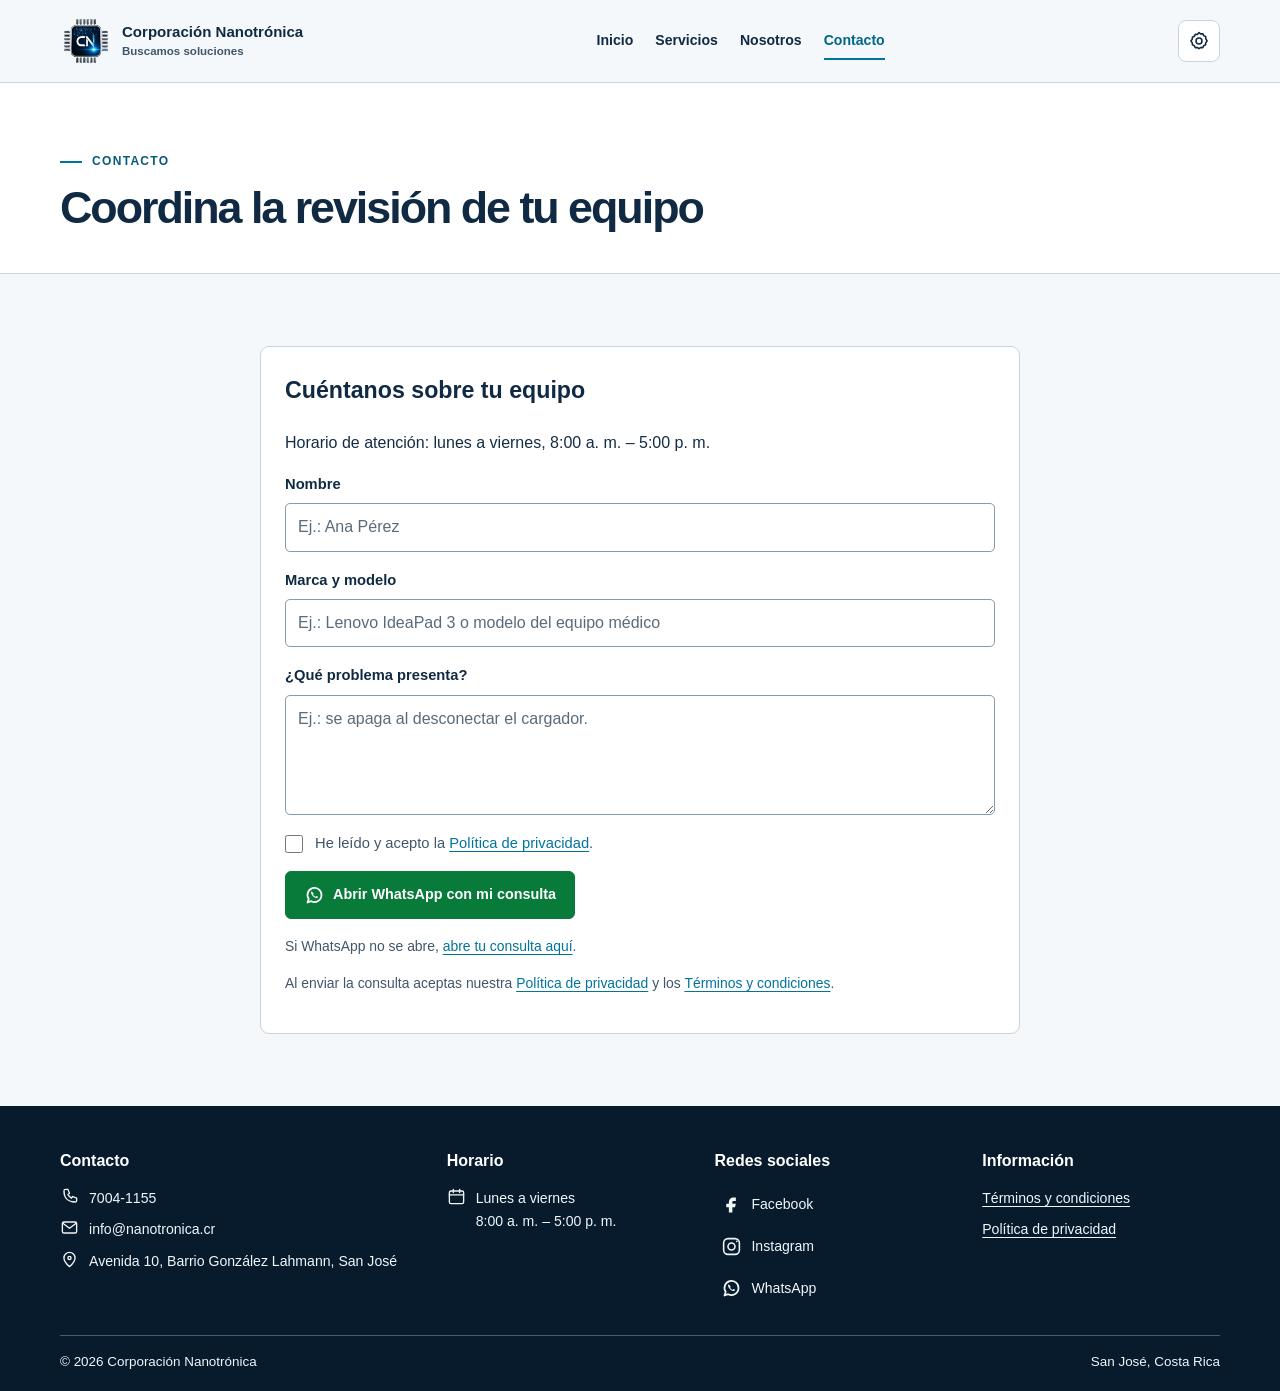
==== commit e30c9c1d: "Add files via upload" ====
--- a/contacto.html
+++ b/contacto.html
@@ -4,7 +4,7 @@
   <meta charset="utf-8"><meta name="viewport" content="width=device-width, initial-scale=1"><meta name="theme-color" content="#F5F8FA">
   <meta name="description" content="Reparación de laptops y computadoras en San José. Coordina la revisión de tu equipo por WhatsApp, teléfono o correo con Corporación Nanotrónica.">
   <meta property="og:type" content="website"><meta property="og:locale" content="es_CR"><meta property="og:title" content="Contacto | Reparación de laptops y computadoras en San José"><meta property="og:description" content="Coordina la revisión de tu equipo con Corporación Nanotrónica."><meta property="og:url" content="contacto.html">
-  <link rel="canonical" href="contacto.html"><link rel="icon" href="assets/favicon-cn.svg" type="image/svg+xml">
+  <link rel="canonical" href="contacto.html"><link rel="icon" href="assets/nanotronica-logo.png" type="image/png">
   <title>Contacto | Reparación de laptops y computadoras en San José | Corporación Nanotrónica</title><link rel="stylesheet" href="styles.css">
   <script type="application/ld+json">{"@context":"https://schema.org","@type":"ComputerRepair","name":"Corporación Nanotrónica","telephone":"+50670041155","email":"info@nanotronica.cr","address":{"@type":"PostalAddress","streetAddress":"Avenida 10, Barrio González Lahmann","addressLocality":"San José","addressCountry":"CR"},"openingHoursSpecification":[{"@type":"OpeningHoursSpecification","dayOfWeek":["Monday","Tuesday","Wednesday","Thursday","Friday"],"opens":"08:00","closes":"17:00"}],"sameAs":["https://www.facebook.com/Nanotronicaavanzada","https://instagram.com/nanotronica_cr/","https://wa.me/50670041155"]}</script><script src="script.js" defer></script>
 </head>
--- a/styles.css
+++ b/styles.css
@@ -71,8 +71,8 @@
 .hero-copy { max-width: 700px; margin: 0; color: var(--muted); font-size: 1.08rem; }
 .hero-video .hero-copy { color: #f2f8fb; }
 .hero-actions { display: flex; flex-wrap: wrap; gap: 12px; margin-top: 26px; }
-.hero-video .button-secondary { border-color: #fff; color: #fff; }
-.hero-video .button-secondary:hover { background: rgba(255,255,255,.14); color: #fff; }
+.hero-video .button-secondary { border-color: #fff; background: #fff; color: #102a43; }
+.hero-video .button-secondary:hover { border-color: #e6eef2; background: #e6eef2; color: #102a43; }
 .placeholder-photo { display: grid; min-height: 330px; place-items: center; border: 2px dashed #638298; border-radius: 12px; background: linear-gradient(135deg, #e2ebf0, #f8fbfc); color: #27445b; padding: 22px; text-align: center; }
 .placeholder-photo span { max-width: 300px; font-weight: 700; }
 .trust-bar { background: var(--navy); color: #fff; }
@@ -113,16 +113,16 @@
 .brand-compatibility { border: 1px solid var(--line); border-radius: 9px; background: #fff; padding: 27px; }
 .brand-heading-row { display: flex; align-items: center; justify-content: space-between; gap: 16px; }
 .brand-compatibility h2 { margin: 9px 0 7px; color: var(--navy); font-size: clamp(1.4rem, 3vw, 1.9rem); }
-.brand-carousel { overflow-x: auto; overflow-y: hidden; margin-top: 20px; overscroll-behavior-inline: contain; scrollbar-width: none; touch-action: pan-x; -webkit-overflow-scrolling: touch; mask-image: linear-gradient(90deg, transparent, #000 4%, #000 96%, transparent); }
+.brand-carousel { overflow: hidden; margin-top: 20px; }
 .brand-carousel::-webkit-scrollbar { display: none; }
-.brand-track { display: flex; width: max-content; animation: brand-marquee 40s linear infinite; }
-.brand-carousel:hover .brand-track { animation-play-state: paused; }
+.brand-track { display: flex; width: max-content; animation: brand-marquee 32s linear infinite; }
+.brand-carousel:hover .brand-track, .brand-carousel:focus-within .brand-track { animation-play-state: paused; }
+@keyframes brand-marquee { to { transform: translateX(-50%); } }
 .brand-grid { display: flex; flex: 0 0 auto; gap: 14px; padding-right: 14px; }
 .brand-logo { display: flex; width: 160px; height: 96px; flex: 0 0 160px; align-items: center; justify-content: center; border: 1px solid #d5dfe5; border-radius: 8px; background: #fff; padding: 17px; }
 .brand-logo img { display: block; width: 100%; height: 100%; object-fit: contain; object-position: center; }
 .brand-logo picture { display: flex; width: 100%; height: 100%; align-items: center; justify-content: center; }
 .brand-logo:hover { box-shadow: 0 8px 20px rgba(16, 42, 67, .14); }
-@keyframes brand-marquee { to { transform: translateX(-50%); } }
 .brand-legal { margin: 15px 0 0; color: var(--muted); font-size: .82rem; }
 
 .media-section { overflow: hidden; background: var(--navy-deep); }
@@ -280,7 +280,7 @@
 :root[data-theme="dark"] .button-secondary { border-color: #75e4ff; background: transparent; color: #e4f7ff; }
 :root[data-theme="dark"] .button-secondary:hover { background: #123851; color: #fff; }
 :root[data-theme="dark"] .placeholder-photo { border-color: #75a9c0; background: linear-gradient(135deg, #123851, #0d2940); color: #e4f7ff; }
-:root[data-theme="dark"] .hero-video .button-secondary { border-color: #fff; color: #fff; }
+:root[data-theme="dark"] .hero-video .button-secondary { border-color: #fff; background: #fff; color: #102a43; }
 :root[data-theme="dark"] .legal-warning { border-color: #75e4ff; background: #0d2940; color: #e4f7ff; }
 :root[data-theme="dark"] .footer-group a,
 :root[data-theme="dark"] .footer-group p { color: #f1f6f8; }
@@ -382,5 +382,6 @@
   .process-step p { align-self: start; }
 }
 @media (prefers-reduced-motion: reduce) {
-  .brand-track { animation: none; transform: none; }
-}
+  .brand-carousel { overflow-x: auto; overflow-y: hidden; -webkit-overflow-scrolling: touch; }
+  .brand-track { animation: none; }
+}
